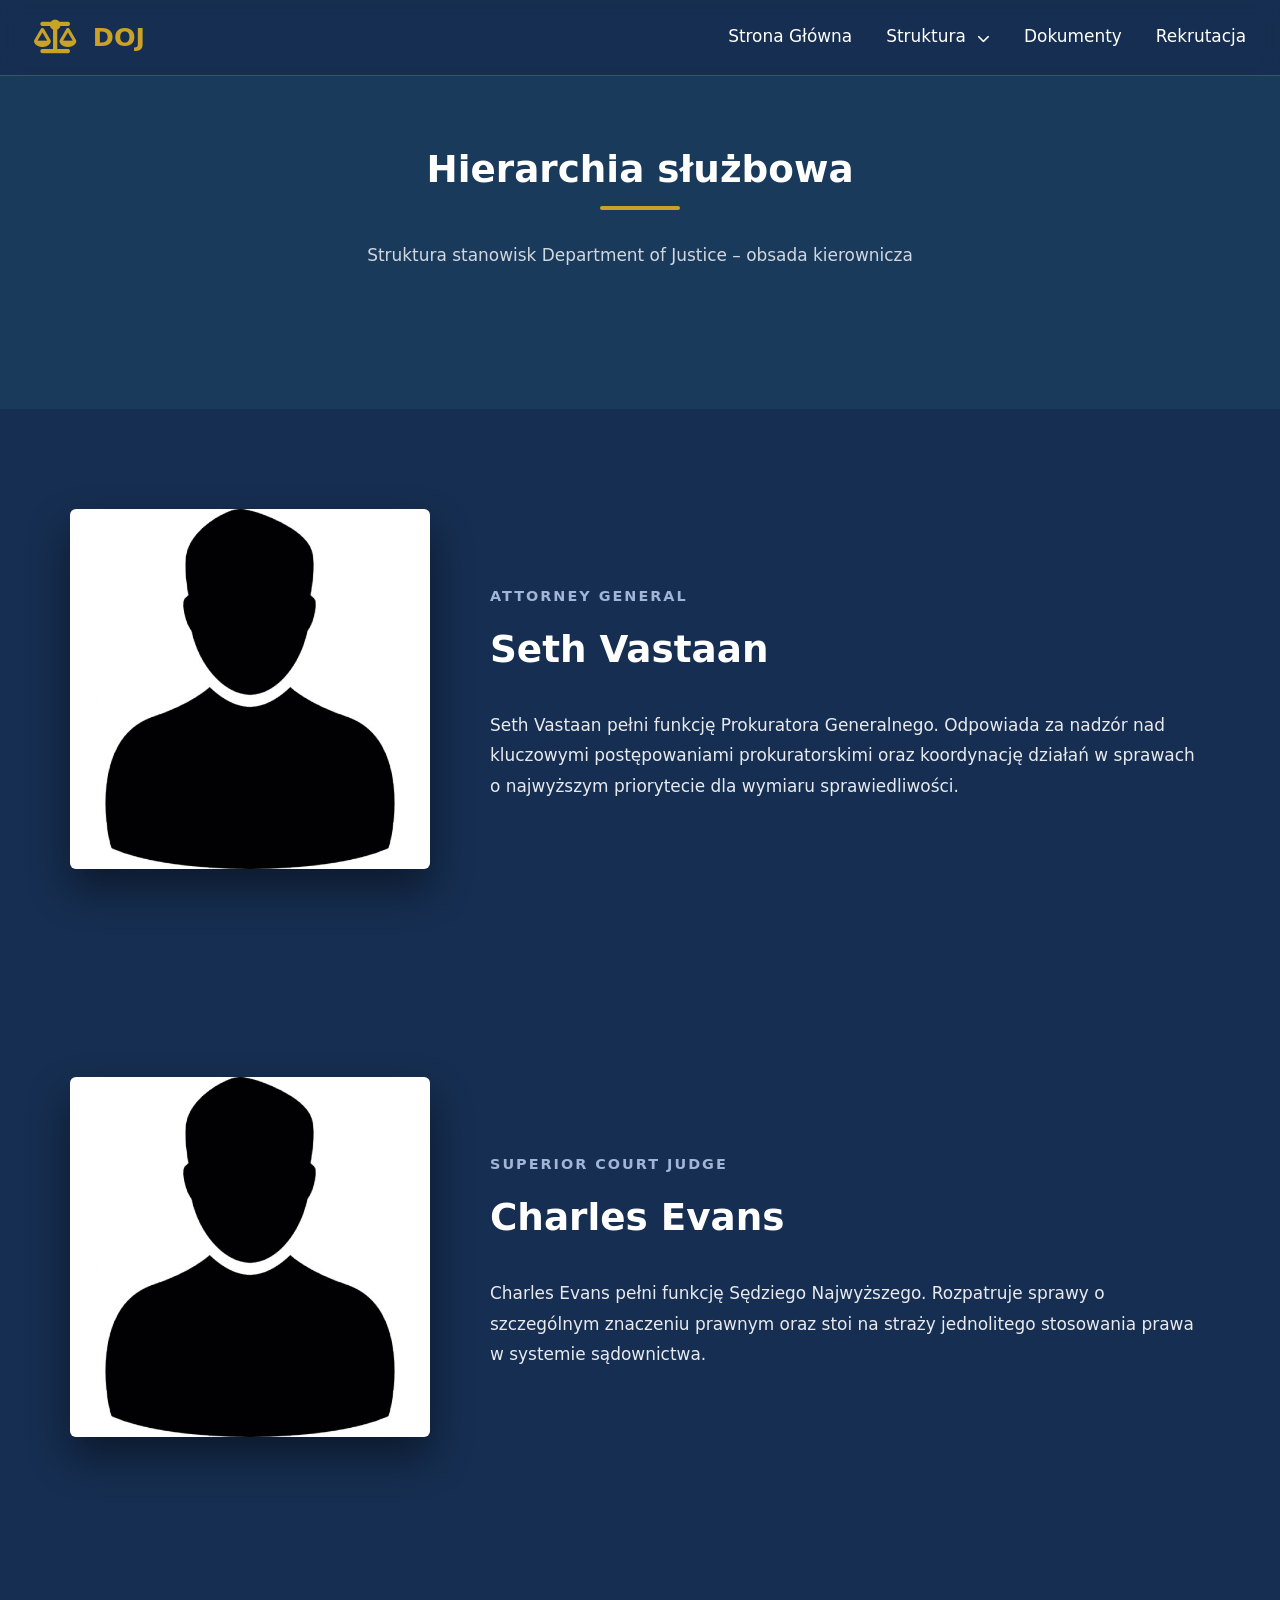
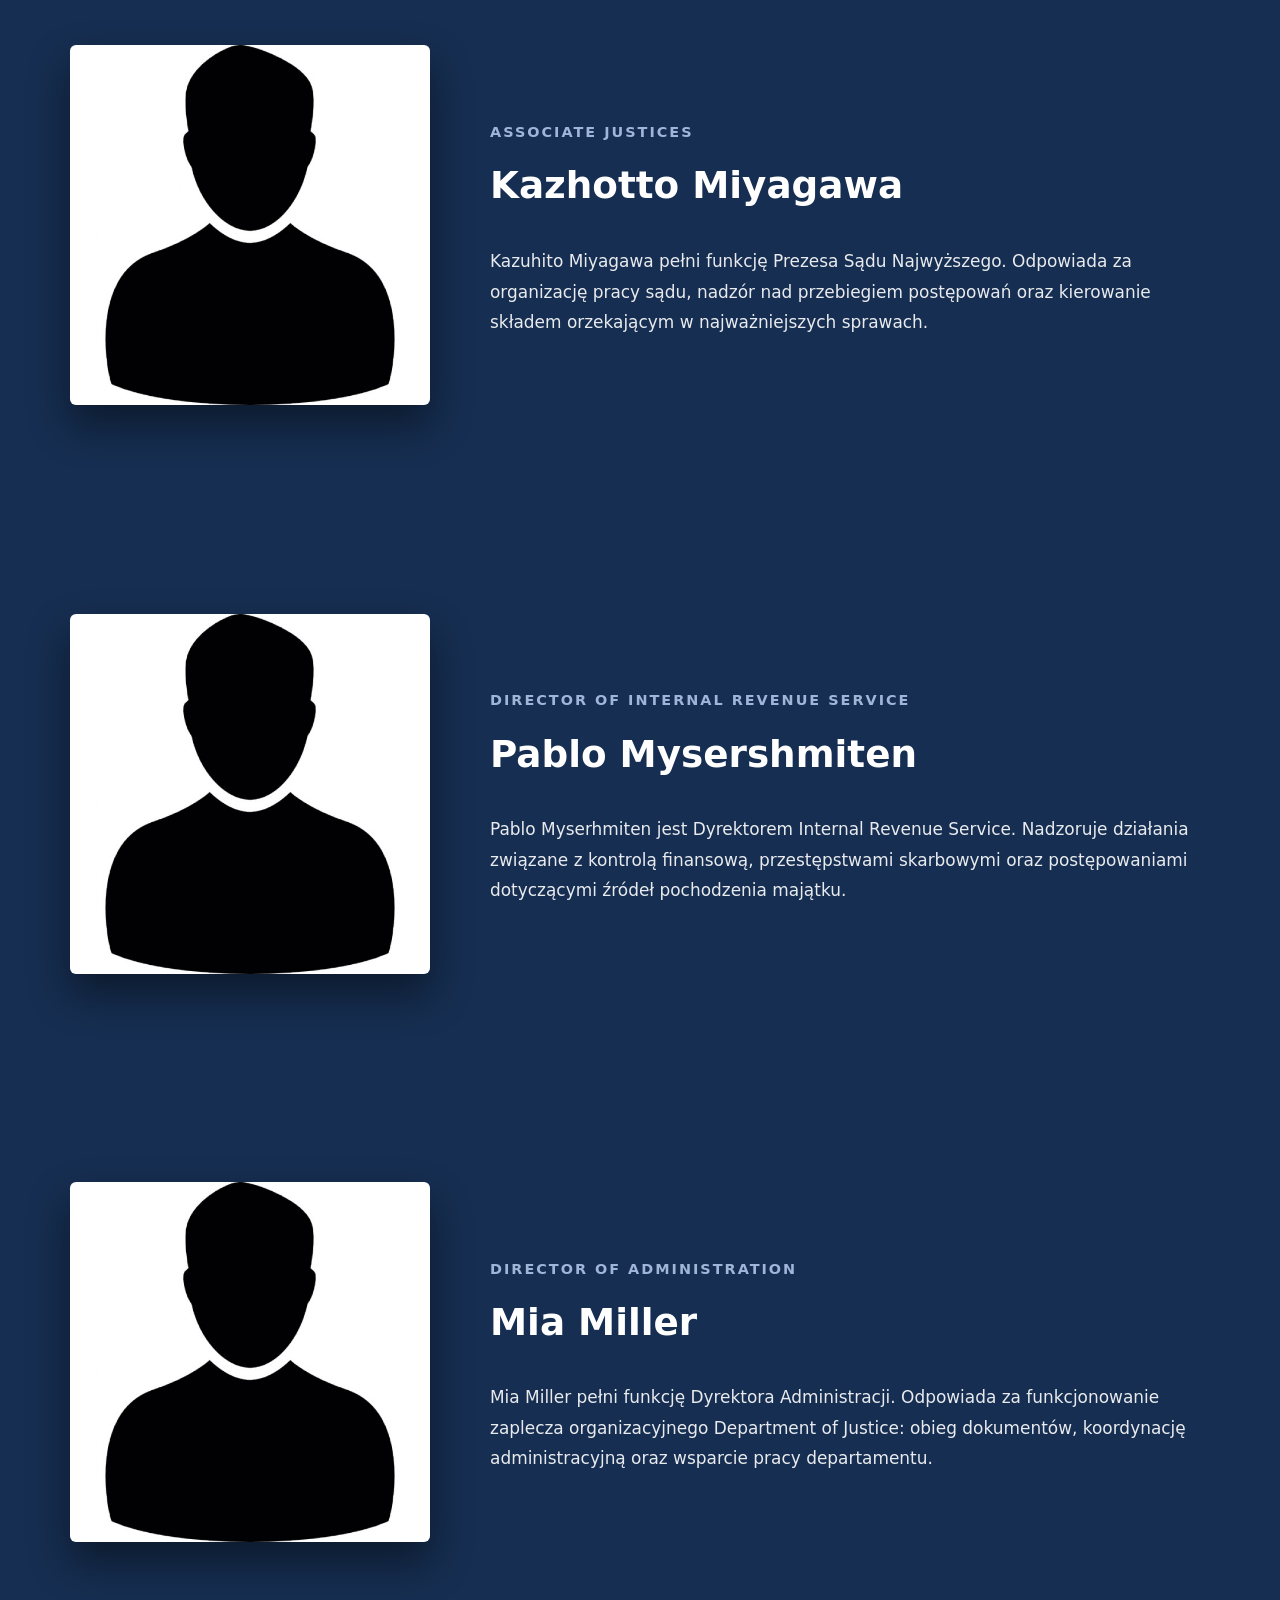
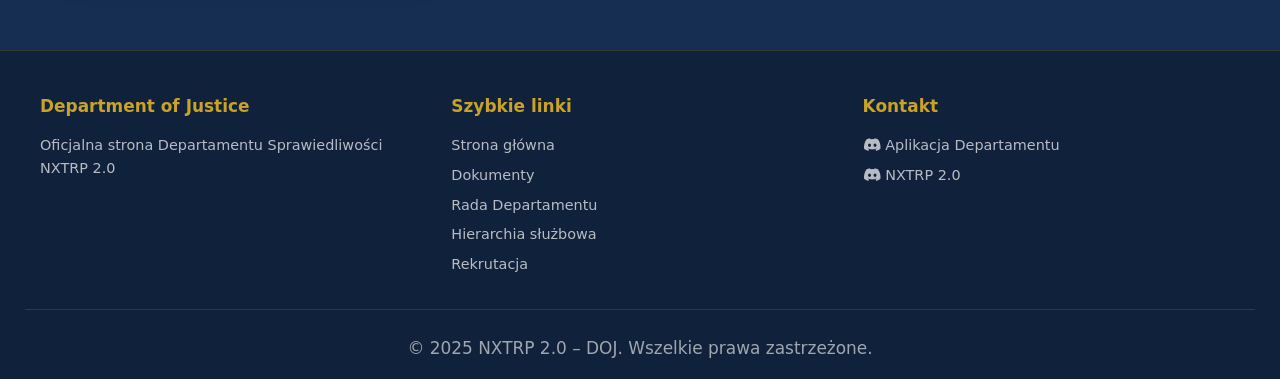
==== index.html @ d40e286e "Update and rename rada.html to index.html" ====
<!DOCTYPE html>
<html lang="pl">
<head>
    <meta charset="UTF-8">
    <meta name="viewport" content="width=device-width, initial-scale=1.0">

    <title>Hierarchia służbowa | Department of Justice</title>

    <link href="https://cdnjs.cloudflare.com/ajax/libs/font-awesome/6.4.0/css/all.min.css" rel="stylesheet">

    <!-- GLOBAL -->
    <link rel="stylesheet" href="base.css">
    <link rel="stylesheet" href="layout.css">
    <link rel="stylesheet" href="components.css">
    <link rel="stylesheet" href="footer.css">
    <link rel="stylesheet" href="mobile.css">

    <!-- LOCAL -->
    <link rel="stylesheet" href="hierarchy.css">

    <link rel="icon" type="image/png" href="dojlogog.png">
</head>

<body>

<nav id="navbar" role="navigation" aria-label="Główna nawigacja">
    <div class="nav-container">
        <a href="index.html" class="logo">
            <i class="fas fa-balance-scale"></i> DOJ
        </a>

        <ul class="nav-links">
            <li><a href="index.html">Strona Główna</a></li>

            <li class="has-submenu">
                <a href="#">
                    Struktura <i class="fas fa-chevron-down"></i>
                </a>
                <ul class="submenu">
                    <li><a href="rada.html">Rada Departamentu</a></li>
                    <li><a href="hierarchy.html">Hierarchia służbowa</a></li>
                </ul>
            </li>

            <li><a href="documents.html">Dokumenty</a></li>
            <li><a href="recruitment.html">Rekrutacja</a></li>
        </ul>
    </div>
    
    <!-- DODAJ TEN PRZYCISK -->
    <button id="hamburger" aria-label="Menu" aria-expanded="false">
        <span></span>
        <span></span>
        <span></span>
    </button>
</nav>
<div class="mobile-menu" id="mobileMenu" aria-hidden="true">
    <a href="index.html">Strona Główna</a>
    <a href="rada.html">Rada Departamentu</a>
    <a href="hierarchy.html">Hierarchia służbowa</a>
    <a href="documents.html">Dokumenty</a>
    <a href="recruitment.html">Rekrutacja</a>
</div>
<main id="maincontent">

    <!-- PROFIL DOJ -->
       <section class="page-section">
        <div class="section-header fade-in">
            <h2>Hierarchia służbowa</h2>
            <p>Struktura stanowisk Department of Justice – obsada kierownicza</p>
        </div>
    </section>

    <!-- =========================
         PROSECUTION (lewa kolumna)
         ========================= -->

    <section class="doj-profile">
        <div class="doj-profile-inner">

            <div class="doj-profile-left">
                <img src="gallanonim.png" alt="Seth Vastaan – Attorney General">
            </div>

            <div class="doj-profile-right">
                <h4 class="doj-rank">Attorney GENERAL</h4>
                <h2 class="doj-name">Seth Vastaan</h2>

                <p>
                    Seth Vastaan pełni funkcję Prokuratora Generalnego. Odpowiada za nadzór nad kluczowymi
                    postępowaniami prokuratorskimi oraz koordynację działań w sprawach o najwyższym priorytecie
                    dla wymiaru sprawiedliwości.
                </p>
            </div>

        </div>
    </section>

  
    <!-- =========================
         COURTS (środek schematu)
         ========================= -->

    <section class="doj-profile">
        <div class="doj-profile-inner">

            <div class="doj-profile-left">
                <img src="gallanonim.png" alt="Charles Evans – Supreme Court Justice">
            </div>

            <div class="doj-profile-right">
                <h4 class="doj-rank">Superior COURT Judge</h4>
                <h2 class="doj-name">Charles Evans</h2>

                <p>
                    Charles Evans pełni funkcję Sędziego Najwyższego. Rozpatruje sprawy o szczególnym znaczeniu prawnym
                    oraz stoi na straży jednolitego stosowania prawa w systemie sądownictwa.
                </p>
            </div>

        </div>
    </section>

    <section class="doj-profile">
        <div class="doj-profile-inner">

            <div class="doj-profile-left">
                <img src="gallanonim.png" alt="Kazhotto Miyagawa – President of the Supreme Court">
            </div>

            <div class="doj-profile-right">
                <h4 class="doj-rank">Associate Justices</h4>
                <h2 class="doj-name">Kazhotto Miyagawa</h2>

                <p>
                    Kazuhito Miyagawa pełni funkcję Prezesa Sądu Najwyższego. Odpowiada za organizację pracy sądu,
                    nadzór nad przebiegiem postępowań oraz kierowanie składem orzekającym w najważniejszych sprawach.
                </p>
            </div>

        </div>
    </section>

    <!-- =========================
         IRS (prawa kolumna)
         ========================= -->

    <section class="doj-profile">
        <div class="doj-profile-inner">

            <div class="doj-profile-left">
                <img src="gallanonim.png" alt="Pablo Mysershmiten – Director of Internal Revenue Service">
            </div>

            <div class="doj-profile-right">
                <h4 class="doj-rank">DIRECTOR OF INTERNAL REVENUE SERVICE</h4>
                <h2 class="doj-name">Pablo Mysershmiten</h2>

                <p>
                    Pablo Myserhmiten jest Dyrektorem Internal Revenue Service. Nadzoruje działania związane z kontrolą
                    finansową, przestępstwami skarbowymi oraz postępowaniami dotyczącymi źródeł pochodzenia majątku.
                </p>
            </div>

        </div>
    </section>

    <!-- =========================
         ADMIN (skrajna prawa)
         ========================= -->

    <section class="doj-profile">
        <div class="doj-profile-inner">

            <div class="doj-profile-left">
                <img src="gallanonim.png" alt="Mia Miller – Director of Administration">
            </div>

            <div class="doj-profile-right">
                <h4 class="doj-rank">DIRECTOR OF ADMINISTRATION</h4>
                <h2 class="doj-name">Mia Miller</h2>

                <p>
                    Mia Miller pełni funkcję Dyrektora Administracji. Odpowiada za funkcjonowanie zaplecza organizacyjnego
                    Department of Justice: obieg dokumentów, koordynację administracyjną oraz wsparcie pracy departamentu.
                </p>
            </div>

        </div>
    </section>

</main>

<footer>
    <div class="footer-content">
        <div class="footer-section">
            <h4>Department of Justice</h4>
            <p>
                Oficjalna strona Departamentu Sprawiedliwości<br>
                NXTRP 2.0
            </p>
        </div>

       <div class="footer-section">
    <h4>Szybkie linki</h4>
    <a href="index.html">Strona główna</a>
    <a href="documents.html">Dokumenty</a>
    <a href="rada.html">Rada Departamentu</a>
    <a href="hierarchy.html">Hierarchia służbowa</a>
    <a href="recruitment.html">Rekrutacja</a>
</div>


        <div class="footer-section">
            <h4>Kontakt</h4>
            <a href="https://discord.gg/rDNfymcqYW" target="_blank" rel="noopener noreferrer"><i class="fab fa-discord"></i> Aplikacja Departamentu </a>
                <a href="https://discord.gg/h5h69dvCpX" target="_blank" rel="noopener noreferrer"><i class="fab fa-discord"></i>  NXTRP 2.0 </a>
        </div>
    </div>

    <div class="footer-bottom">
        <p>&copy; 2025 NXTRP 2.0 – DOJ. Wszelkie prawa zastrzeżone.</p>
    </div>
</footer>

<script>
    (function() {
        const navLinks = document.querySelectorAll('.nav-links a');
        const current = location.pathname.split('/').pop() || 'index.html';
        navLinks.forEach(a => {
            const href = a.getAttribute('href');
            if (href === current) {
                a.classList.add('active');
                a.setAttribute('aria-current', 'page');
            }
        });

        document.querySelectorAll('.btn-doc').forEach(btn => {
            if (!btn.hasAttribute('aria-label')) {
                btn.setAttribute('aria-label', btn.textContent.trim());
            }
        });

        const hamburger = document.getElementById('hamburger');
        const mobileMenu = document.getElementById('mobileMenu');
        
        if (hamburger && mobileMenu) {
            hamburger.setAttribute('aria-expanded', 'false');
            
            hamburger.addEventListener('click', () => {
                const open = mobileMenu.classList.toggle('open');
                hamburger.classList.toggle('open', open);
                hamburger.setAttribute('aria-expanded', String(open));
                mobileMenu.setAttribute('aria-hidden', String(!open));
            });
            
            mobileMenu.querySelectorAll('a').forEach(a => {
                a.addEventListener('click', () => {
                    mobileMenu.classList.remove('open');
                    hamburger.classList.remove('open');
                    hamburger.setAttribute('aria-expanded', 'false');
                    mobileMenu.setAttribute('aria-hidden', 'true');
                });
            });
            
            document.addEventListener('keydown', (ev) => {
                if (ev.key === 'Escape' && mobileMenu.classList.contains('open')) {
                    mobileMenu.classList.remove('open');
                    hamburger.classList.remove('open');
                    hamburger.setAttribute('aria-expanded', 'false');
                    mobileMenu.setAttribute('aria-hidden', 'true');
                }
            });
        }
    })();
</script>

<script src="core.js"></script>
</body>
</html>
---- base.css ----
/* =====================
   BASE.CSS - DOJ GRANATOWA PALETA
   Kolor przewodni: #162e51
   ===================== */

:root {
    /* Kolory główne - granatowa paleta */
    --primary: #1a3a5c;           /* Ciemny granat - główne tło */
    --dark: #162e51;              /* GŁÓWNY kolor - ciemniejszy granat */
    --dark-brown: #0f1f38;        /* Bardzo ciemny granat - kafelki */
    --accent: #C9A227;            /* Złoto - akcenty */
    --accent-hover: #d4af37;      /* Jaśniejsze złoto */
    --burgundy: #a0522d;          /* Sienna - ważne elementy */
    --light: #ffffff;             /* Biały tekst */
    --text-dark: #162e51;         /* Ciemny tekst na jasnych elementach */
    --text-muted: rgba(22, 46, 81, .8); /* Przygaszony tekst */
    
    /* Gradiety */
    --gradient-card: linear-gradient(145deg, rgba(22, 46, 81, 0.95), rgba(15, 31, 56, 0.98));
    --gradient-bg: linear-gradient(180deg, #2a4a6f 0%, #1a3a5c 100%);
    
    /* Inne */
    --text-scale: 1;
}

* {
    margin: 0;
    padding: 0;
    box-sizing: border-box;
}

html {
    scroll-behavior: smooth;
}

body {
    font-family: 'Inter', 'Roboto', 'Segoe UI', system-ui, sans-serif;
    background: var(--primary);
    color: var(--text-dark);
    overflow-x: hidden;
    -webkit-font-smoothing: antialiased;
    -moz-osx-font-smoothing: grayscale;
}

/* Scrollbar - złoty */
::-webkit-scrollbar {
    width: 10px;
}

::-webkit-scrollbar-track {
    background: var(--dark);
}

::-webkit-scrollbar-thumb {
    background: var(--dark-brown);
    border-radius: 5px;
}

::-webkit-scrollbar-thumb:hover {
    background: var(--accent);
}

/* Loader */
.loader {
    position: fixed;
    top: 0;
    left: 0;
    width: 100%;
    height: 100%;
    background: var(--primary);
    z-index: 9999;
    display: flex;
    align-items: center;
    justify-content: center;
    transition: opacity .5s, visibility .5s;
}

.loader.hidden {
    opacity: 0;
    visibility: hidden;
    pointer-events: none;
}

.loader-icon {
    width: 80px;
    height: 80px;
    border: 4px solid var(--accent);
    border-top-color: transparent;
    border-radius: 50%;
    animation: spin 1s linear infinite;
}

@keyframes spin {
    to { transform: rotate(360deg); }
}

/* Fade-in */
.fade-in {
    opacity: 0;
    transform: translateY(30px);
    transition: all .6s ease-out;
}

.fade-in.visible {
    opacity: 1;
    transform: translateY(0);
}
---- layout.css ----
/* ========== NAVBAR - GRANATOWA PALETA ========== */

nav {
    position: fixed;
    top: 0;
    width: 100%;
    z-index: 1000;
    background: rgba(22, 46, 81, .95);
    backdrop-filter: blur(10px);
    border-bottom: 1px solid rgba(201, 162, 39, .3);
    transition: all .3s;
}

nav.scrolled {
    background: rgba(22, 46, 81, .98);
    box-shadow: 0 4px 30px rgba(0, 0, 0, .5);
}

.nav-container {
    max-width: 1400px;
    margin: 0 auto;
    display: flex;
    justify-content: space-between;
    align-items: center;
    padding: 1rem 2rem;
}

.logo {
    display: flex;
    align-items: center;
    gap: 1rem;
    font-size: 1.5rem;
    font-weight: 700;
    color: var(--accent);
    text-decoration: none;
}

.logo i {
    font-size: 2rem;
}

.nav-links {
    display: flex;
    gap: 2rem;
    list-style: none;
}

.nav-links a {
    color: var(--light);
    text-decoration: none;
    font-weight: 500;
    position: relative;
    padding: .5rem 0;
    transition: color .3s;
}

.nav-links a::after {
    content: '';
    position: absolute;
    bottom: 0;
    left: 0;
    width: 0;
    height: 2px;
    background: var(--accent);
    transition: width .3s;
}

.nav-links a:hover {
    color: var(--accent);
}

.nav-links a:hover::after {
    width: 100%;
}

/* Hamburger */
.hamburger {
    display: none;
    flex-direction: column;
    gap: 5px;
    cursor: pointer;
    padding: 10px;
    background: none;
    border: none;
}

.hamburger span {
    width: 25px;
    height: 3px;
    background: var(--accent);
    transition: all .3s;
    display: block;
}

.hamburger.active span:nth-child(1) {
    transform: rotate(45deg) translate(6px, 6px);
}

.hamburger.active span:nth-child(2) {
    opacity: 0;
}

.hamburger.active span:nth-child(3) {
    transform: rotate(-45deg) translate(6px, -6px);
}

/* Mobile menu */
.mobile-menu {
    position: fixed;
    top: 0;
    right: -100%;
    width: 80%;
    max-width: 350px;
    height: 100vh;
    background: #162e51;
    border-left: 1px solid var(--accent);
    z-index: 1001;
    padding: 5rem 2rem;
    transition: right .3s;
}

.mobile-menu.active {
    right: 0;
}

.mobile-menu a {
    display: block;
    padding: .8rem 0;
    color: var(--light);
    text-decoration: none;
    font-size: 1.1rem;
    border-bottom: 1px solid rgba(255, 255, 255, .1);
}

.mobile-menu a:hover {
    color: var(--accent);
}

/* Overlay */
.overlay {
    position: fixed;
    inset: 0;
    background: rgba(0, 0, 0, .8);
    z-index: 1000;
    opacity: 0;
    visibility: hidden;
    transition: all .3s;
}

.overlay.active {
    opacity: 1;
    visibility: visible;
}

/* SECTIONS */
section {
    padding: 5rem 1.5rem;
}

.section-header {
    text-align: center;
    margin-bottom: 3rem;
}

.section-header h2 {
    font-size: 2.2rem;
    margin-bottom: 1rem;
    position: relative;
    display: inline-block;
    color: var(--light);
}

.section-header h2::after {
    content: '';
    position: absolute;
    bottom: -10px;
    left: 50%;
    transform: translateX(-50%);
    width: 80px;
    height: 4px;
    background: var(--accent);
    border-radius: 2px;
}

.section-header p {
    color: rgba(255, 255, 255, .8);
    max-width: 600px;
    margin: 1.5rem auto 0;
}
---- components.css ----
/* ========== DOJ – PALETA ========== */

:root {
    --primary: #1a3a5c;
    --dark: #162e51;
    --light: #ffffff;
    --text-dark: #ffffff;
    --accent: #C9A227;
    --transition-fast: 160ms;
    --transition-medium: 300ms;
    --text-scale: 1.06;
}

html {
    font-size: calc(16px * var(--text-scale));
}

body {
    margin: 0;
    font-family: 'Inter', 'Segoe UI', system-ui, sans-serif;
    color: var(--light);
    line-height: 1.6;
}

/* ========== BUTTONS – STYL BAZOWY (BEZ ZMIAN) ========== */

.btn {
    padding: .9rem 1.8rem;
    border-radius: 8px;
    font-weight: 500;
    text-decoration: none;
    cursor: pointer;
    border: none;
    font-size: .95rem;
    display: inline-flex;
    align-items: center;
    gap: .5rem;
    transition: all .3s;
}

.btn-primary {
    background: var(--accent);
    color: var(--light);
}

.btn-outline {
    background: transparent;
    color: var(--text-dark);
    border: 2px solid var(--text-dark);
}

.btn-small {
    padding: .6rem 1.2rem;
    font-size: .85rem;
}

/* przycisk dokumentów – styl bazowy */
.btn-doc {
    background: rgba(255,255,255,.12);
    color: var(--light);
    border: 1.5px solid rgba(255,255,255,.35);
    backdrop-filter: blur(10px);
}

/* ========== HERO – LAYOUT (BEZ ZMIAN STYLU) ========== */

.hero-buttons {
    display: flex;
    justify-content: center;
    align-items: center;
    gap: 1.5rem;
}

.hero-buttons .btn-hero {
    flex: 0 0 auto;
    width: auto;
    margin: 0;
}

/* mobile hero */
@media (max-width: 600px) {
    .hero-buttons {
        flex-direction: column;
    }

    .hero-buttons .btn-hero {
        width: 100%;
        justify-content: center;
    }
}

/* ========== GRID DOKUMENTÓW ========== */

.docs-grid {
    display: grid;
    grid-template-columns: repeat(auto-fit, minmax(300px, 1fr));
    gap: 1.5rem;
    align-items: stretch;
}

/* ========== KARTA DOKUMENTU ========== */

.doc-card {
    background: linear-gradient(145deg, rgba(22,46,81,.95), rgba(15,31,56,.98));
    border: 1px solid rgba(201,162,39,.45);
    border-radius: 16px;
    padding: 1.5rem;
    display: flex;
    flex-direction: column;
    height: 100%;
}

.doc-card p {
    color: rgba(255,255,255,.85);
    margin-bottom: 1.2rem;
}

/* stopka zawsze na dole */
.doc-footer {
    margin-top: auto;
    display: flex;
    justify-content: space-between;
    align-items: center;
    gap: 1rem;
}

/* ========== HOVER – TYLKO DOKUMENTY, BEZ WPŁYWU NA KARTY ========== */

.doc-card .btn-doc {
    transition:
        background-color 0.25s ease,
        border-color 0.25s ease,
        box-shadow 0.25s ease,
        transform 0.2s ease;
}

.doc-card .btn-doc:hover {
    background-color: rgba(201, 162, 39, 0.18);
    border-color: var(--accent);
    transform: translateY(-2px);
    box-shadow: 0 6px 16px rgba(201, 162, 39, 0.35);
}

/* zabezpieczenie – dokumenty nie wpływają na hero */
.doc-card .btn {
    flex: 0 0 auto;
    width: auto;
}

/* ========== TYPOGRAFIA ========== */

h1 { font-size: 2.25rem; }
h2 { font-size: 1.75rem; }
h3 { font-size: 1.25rem; }
h4 { font-size: 1rem; }

p, a, li, .btn {
    font-size: 1rem;
}


/* =====================================================
   DOKUMENTY – NOWY WYGLĄD KART (JAK NA 2. ZDJĘCIU)
   ===================================================== */

.documents {
    background: #1f3f63;
    padding: 4rem 1rem;
}

/* GRID */
.documents .docs-grid {
    display: grid;
    grid-template-columns: repeat(auto-fit, minmax(280px, 1fr));
    gap: 2rem;
}

/* KARTA */
.documents .doc-card {
    background: linear-gradient(
        180deg,
        rgba(18, 38, 63, 0.95),
        rgba(13, 29, 50, 0.98)
    );
    border-radius: 18px;
    padding: 2rem 1.8rem;
    border: 1px solid rgba(201, 162, 39, 0.35);
    box-shadow: 0 20px 50px rgba(0,0,0,.35);

    display: flex;
    flex-direction: column;
    height: 100%;

    transition: transform .35s ease, box-shadow .35s ease, border-color .35s ease;
}

/* hover KARTY (nie przycisku!) */
.documents .doc-card:hover {
    transform: translateY(-6px);
    border-color: var(--accent);
    box-shadow: 0 25px 60px rgba(0,0,0,.45);
}

/* HEADER */
.documents .doc-header {
    display: flex;
    align-items: flex-start;
    gap: 1rem;
    margin-bottom: 1.2rem;
}

/* IKONA */
.documents .doc-icon i {
    color: var(--accent);
    font-size: 1.8rem;
}

/* TYTUŁ */
.documents .doc-info h3 {
    font-size: 1.2rem;
    line-height: 1.35;
    margin: 0 0 .3rem;
    color: #ffffff;
}

/* WERSJA */
.documents .doc-info span {
    font-size: .85rem;
    opacity: .75;
}

/* OPIS – KRÓTSZY (… jak na screenie) */
.documents .doc-card p {
    font-size: .95rem;
    color: rgba(255,255,255,.85);
    line-height: 1.55;
    margin: .6rem 0 1.4rem;

    display: -webkit-box;
    -webkit-box-orient: vertical;
    overflow: hidden;
}

/* STOPKA */
.documents .doc-footer {
    margin-top: auto;
    display: flex;
    justify-content: space-between;
    align-items: center;
}

/* DATA */
.documents .doc-meta {
    font-size: .85rem;
    opacity: .8;
}

/* PRZYCISK – TEN SAM CO WCZEŚNIEJ */
.documents .btn-doc {
    background: rgba(255,255,255,.12);
    border: 1.5px solid rgba(255,255,255,.35);
    color: #fff;
}

/* SUBMENU DOJ */

.nav-links li {
    position: relative;
}

.submenu {
    position: absolute;
    top: 100%;
    left: 0;
    min-width: 220px;
    background: #162e51;
    border-radius: 8px;
    padding: 10px 0;
    display: none;
    box-shadow: 0 10px 25px rgba(0,0,0,.25);
    z-index: 1000;
}

.has-submenu:hover .submenu {
    display: block;
}

.submenu li a {
    display: block;
    padding: 10px 20px;
    white-space: nowrap;
}

.submenu li a:hover {
    background: rgba(255,255,255,.08);
}

/* ikonka strzałki */
.has-submenu > a i {
    font-size: 0.75em;
    margin-left: 6px;
}
.nav-links,
.nav-links ul {
    list-style: none;
    margin: 0;
    padding: 0;
}

.page-section {
    max-width: 1200px;
    margin: 140px auto;
    padding: 0 20px;
    color: white;
}

.image-wrapper {
    display: flex;
    justify-content: center;
}

.image-wrapper img {
    max-width: 120%;
    border-radius: 14px;
}

/* ================================
   DOJ – HIERARCHY PROFILE
   ================================ */

.doj-profile {
    background-color: #162e51;
    padding: 100px 0;
    color: #ffffff;
}

.doj-profile-inner {
    max-width: 1200px;
    margin: 0 auto;
    padding: 0 30px;

    display: flex;
    gap: 60px;
    align-items: center;
}

/* LEWA STRONA – ZDJĘCIE */
.doj-profile-left img {
    width: 360px;
    height: auto;
    border-radius: 6px;
    box-shadow: 0 20px 40px rgba(0, 0, 0, 0.45);
}

/* PRAWA STRONA – TEKST */
.doj-profile-right {
    flex: 1;
}

.doj-rank {
    margin: 0 0 12px;
    font-size: 0.85rem;
    letter-spacing: 2px;
    text-transform: uppercase;
    color: #9fb6d9;
    font-weight: 600;
}

.doj-name {
    margin: 0 0 30px;
    font-size: 2.2rem;
    font-weight: 700;
    color: #ffffff;
}

.doj-profile-right p {
    font-size: 1rem;
    line-height: 1.8;
    color: rgba(255, 255, 255, 0.9);
    max-width: 720px;
}

/* RESPONSYWNOŚĆ */
@media (max-width: 900px) {
    .doj-profile-inner {
        flex-direction: column;
        text-align: center;
    }

    .doj-profile-left img {
        width: 260px;
    }
}
---- footer.css ----
/* ========== FOOTER - GRANATOWA PALETA ========== */

footer {
    background: rgba(15, 31, 56, .9);
    border-top: 1px solid rgba(201, 162, 39, .2);
    padding: 2.5rem 1.5rem 1rem;
}

.footer-content {
    max-width: 1200px;
    margin: 0 auto;
    display: grid;
    grid-template-columns: repeat(auto-fit, minmax(180px, 1fr));
    gap: 2rem;
    margin-bottom: 1.5rem;
}

.footer-section h4 {
    color: var(--accent);
    margin-bottom: .8rem;
    font-size: 1rem;
}

.footer-section p,
.footer-section a {
    color: rgba(255, 255, 255, .7);
    text-decoration: none;
    display: block;
    margin-bottom: .4rem;
    font-size: .85rem;
    transition: color .3s;
}

.footer-section a:hover {
    color: var(--accent);
}

.footer-bottom {
    text-align: center;
    padding-top: 1.5rem;
    border-top: 1px solid rgba(255, 255, 255, .1);
    color: rgba(255, 255, 255, .6);
    font-size: .8rem;
}
---- mobile.css ----
/* ========== MOBILE / RESPONSIVE ========== */

@media(max-width: 768px) {

    .nav-links {
        display: none;
    }

    .hamburger {
        display: flex;
    }

    .form-row {
        grid-template-columns: 1fr;
    }

    .recruitment-header {
        justify-content: center;
        text-align: center;
    }

    .docs-grid {
        grid-template-columns: 1fr;
    }

    .gallery-grid {
        grid-template-columns: 1fr;
    }

    .schedule-grid,
    .archive-grid {
        grid-template-columns: 1fr;
    }
}


/* =====================================================
   DOKUMENTY – WYGLĄD JAK NA 2. ZDJĘCIU (FORCE OVERRIDE)
   Wklej na sam koniec OSTATNIEGO CSS (np. mobile.css)
   ===================================================== */

.documents {
    background: #1f3f63 !important;
    padding: 4rem 1rem !important;
}

.documents .docs-grid {
    display: grid !important;
    grid-template-columns: repeat(auto-fit, minmax(280px, 1fr)) !important;
    gap: 2rem !important;
    align-items: stretch !important;
}

.documents .doc-card {
    background: linear-gradient(
        180deg,
        rgba(18, 38, 63, 0.95),
        rgba(13, 29, 50, 0.98)
    ) !important;

    border-radius: 18px !important;
    padding: 2rem 1.8rem !important;
    border: 1px solid rgba(201, 162, 39, 0.35) !important;
    box-shadow: 0 20px 50px rgba(0,0,0,.35) !important;

    display: flex !important;
    flex-direction: column !important;
    height: 100% !important;

    transition: transform .35s ease, box-shadow .35s ease, border-color .35s ease !important;
}

.documents .doc-card:hover {
    transform: translateY(-6px) !important;
    border-color: var(--accent) !important;
    box-shadow: 0 25px 60px rgba(0,0,0,.45) !important;
}

.documents .doc-header {
    display: flex !important;
    align-items: flex-start !important;
    gap: 1rem !important;
    margin-bottom: 1.2rem !important;
}

.documents .doc-icon i {
    color: var(--accent) !important;
    font-size: 1.8rem !important;
}

.documents .doc-info h3 {
    font-size: 1.2rem !important;
    line-height: 1.35 !important;
    margin: 0 0 .3rem !important;
    color: #fff !important;
}

.documents .doc-info span {
    font-size: .85rem !important;
    opacity: .75 !important;
}

.documents .doc-card p {
    font-size: .95rem !important;
    color: rgba(255,255,255,.85) !important;
    line-height: 1.55 !important;
    margin: .6rem 0 1.4rem !important;

    display: -webkit-box !important;
    -webkit-box-orient: vertical !important;
    overflow: hidden !important;
}

.documents .doc-footer {
    margin-top: auto !important;
    display: flex !important;
    justify-content: space-between !important;
    align-items: center !important;
    gap: 1rem !important;
}

.documents .doc-meta {
    font-size: .85rem !important;
    opacity: .8 !important;
}

.documents .btn-doc {
    background: rgba(255,255,255,.12) !important;
    border: 1.5px solid rgba(255,255,255,.35) !important;
    color: #fff !important;
}

/* ===== HAMBURGER BUTTON ===== */
#hamburger {
    display: none;
    flex-direction: column;
    justify-content: space-around;
    width: 32px;
    height: 28px;
    background: transparent;
    border: none;
    cursor: pointer;
    padding: 0;
    z-index: 1001;
    position: relative;
    margin-left: auto;
}

#hamburger span {
    width: 100%;
    height: 3px;
    background: var(--gold, #d4af37);
    border-radius: 2px;
    transition: all 0.3s cubic-bezier(0.68, -0.55, 0.265, 1.55);
    display: block;
}

/* Animacja krzyżyka */
#hamburger.open span:nth-child(1) {
    transform: rotate(45deg) translate(9px, 9px);
}

#hamburger.open span:nth-child(2) {
    opacity: 0;
    transform: translateX(-20px);
}

#hamburger.open span:nth-child(3) {
    transform: rotate(-45deg) translate(9px, -9px);
}

/* ===== MOBILE MENU ===== */
.mobile-menu {
    position: fixed;
    top: 80px;
    right: -100%;
    width: 300px;
    max-width: 85vw;
    height: calc(100vh - 80px);
    background: linear-gradient(180deg, rgba(15, 15, 15, 0.98) 0%, rgba(20, 20, 20, 0.95) 100%);
    backdrop-filter: blur(20px);
    -webkit-backdrop-filter: blur(20px);
    padding: 2rem 0;
    transition: right 0.4s cubic-bezier(0.68, -0.55, 0.265, 1.55);
    z-index: 999;
    overflow-y: auto;
    border-left: 2px solid rgba(212, 175, 55, 0.3);
    box-shadow: -5px 0 30px rgba(0, 0, 0, 0.5);
}

.mobile-menu.open {
    right: 0;
}

.mobile-menu a {
    display: block;
    padding: 1.2rem 2rem;
    color: rgba(255, 255, 255, 0.9);
    text-decoration: none;
    font-size: 1.1rem;
    font-weight: 500;
    border-bottom: 1px solid rgba(255, 255, 255, 0.05);
    transition: all 0.3s ease;
    position: relative;
}

.mobile-menu a::before {
    content: '';
    position: absolute;
    left: 0;
    top: 0;
    height: 100%;
    width: 4px;
    background: var(--gold, #d4af37);
    transform: scaleY(0);
    transition: transform 0.3s ease;
}

.mobile-menu a:hover,
.mobile-menu a:focus {
    background: rgba(212, 175, 55, 0.1);
    color: var(--gold, #d4af37);
    padding-left: 2.5rem;
}

.mobile-menu a:hover::before,
.mobile-menu a:focus::before {
    transform: scaleY(1);
}

.mobile-menu a:first-child {
    border-top: 1px solid rgba(255, 255, 255, 0.05);
}

/* ===== OVERLAY ===== */
.overlay {
    position: fixed;
    top: 0;
    left: 0;
    width: 100%;
    height: 100%;
    background: rgba(0, 0, 0, 0.75);
    opacity: 0;
    visibility: hidden;
    transition: all 0.3s ease;
    z-index: 998;
    backdrop-filter: blur(3px);
}

.overlay.active {
    opacity: 1;
    visibility: visible;
}

/* ===== RESPONSIVE ===== */
@media (max-width: 968px) {
    #hamburger {
        display: flex;
    }
    
    .nav-links {
        display: none !important;
    }
}

@media (max-width: 480px) {
    .mobile-menu {
        width: 100%;
        max-width: 100%;
        border-left: none;
    }
    
    .mobile-menu a {
        font-size: 1rem;
        padding: 1rem 1.5rem;
    }
}

/* Smooth scroll dla mobile */
.mobile-menu {
    scroll-behavior: smooth;
    -webkit-overflow-scrolling: touch;
}

/* Disable scroll na body gdy menu otwarte */
body.menu-open {
    overflow: hidden;
}
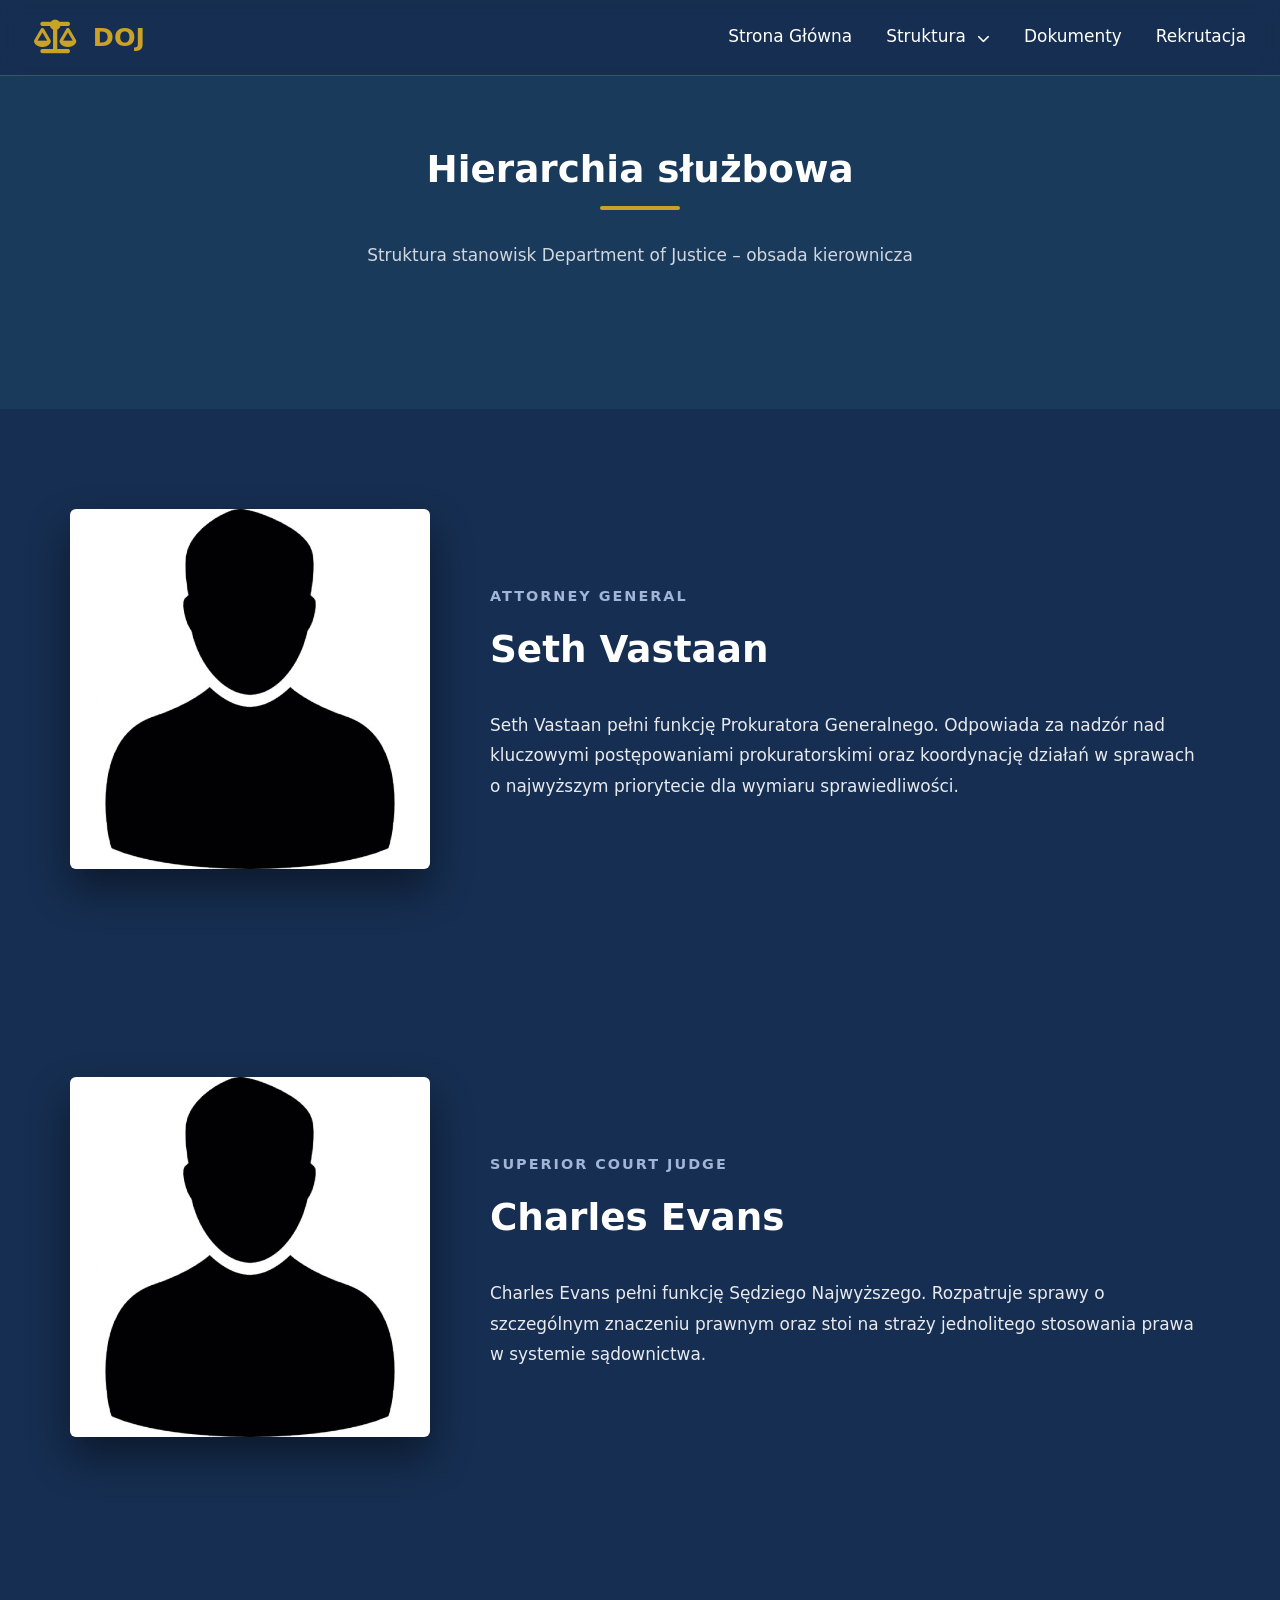
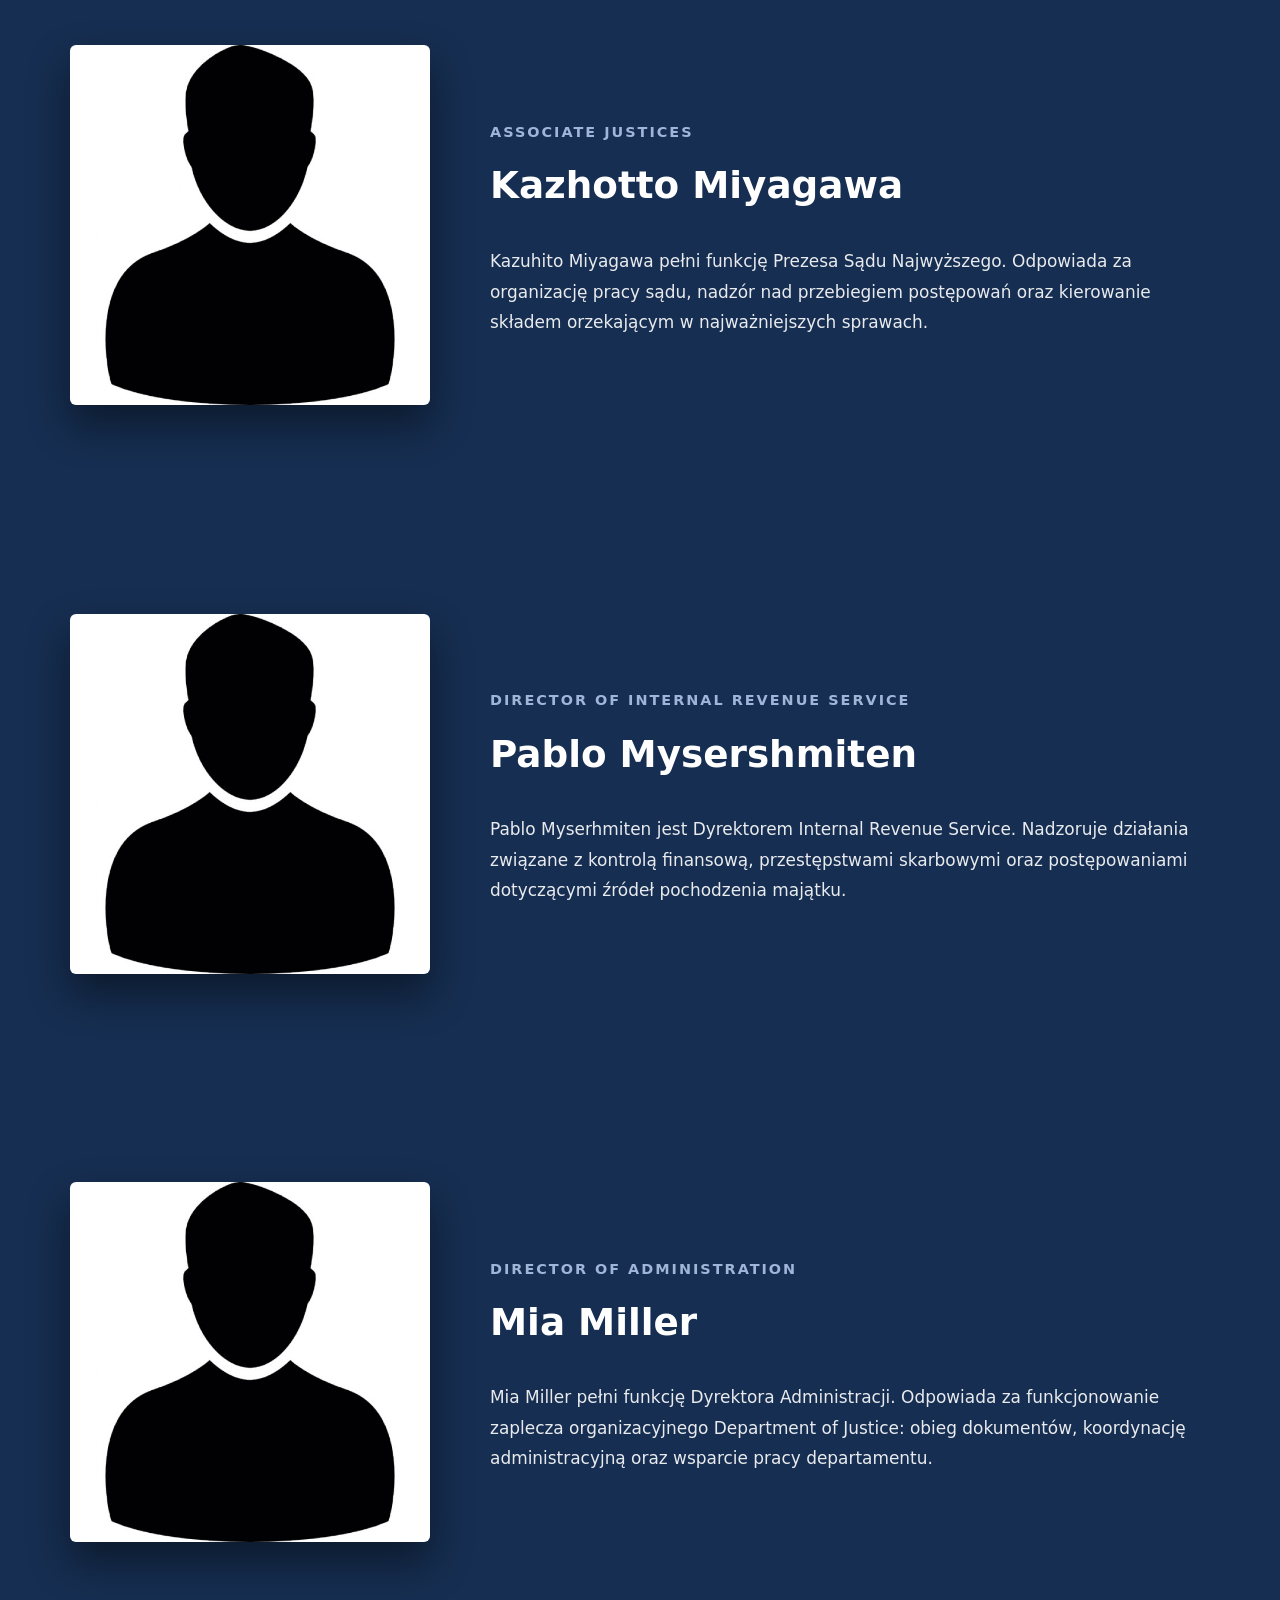
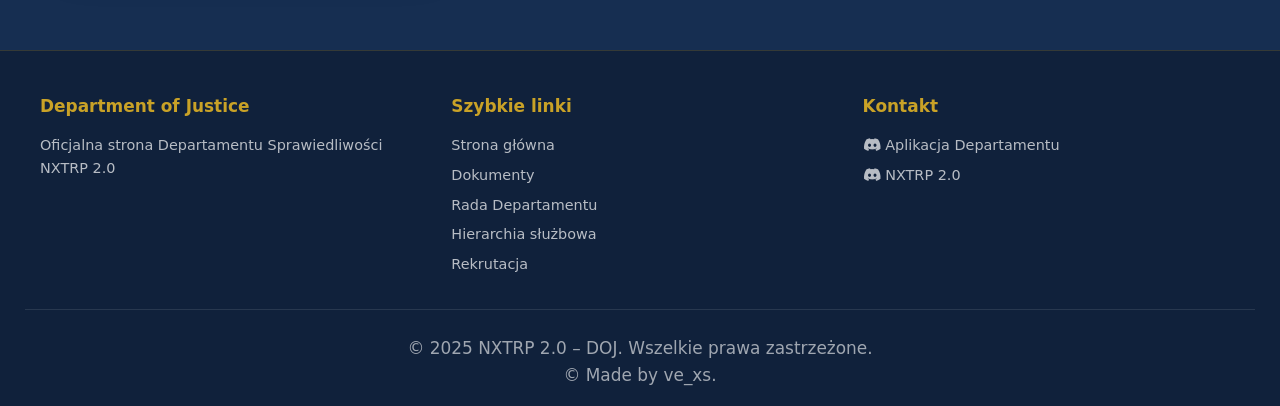
==== commit 8bdddad6: "Update index.html" ====
--- a/index.html
+++ b/index.html
@@ -214,13 +214,15 @@
 
         <div class="footer-section">
             <h4>Kontakt</h4>
-            <a href="https://discord.gg/rDNfymcqYW" target="_blank" rel="noopener noreferrer"><i class="fab fa-discord"></i> Aplikacja Departamentu </a>
+                <a href="https://discord.gg/amTdxHyAs6" target="_blank" rel="noopener noreferrer"><i class="fab fa-discord"></i> Aplikacja Departamentu </a>
                 <a href="https://discord.gg/h5h69dvCpX" target="_blank" rel="noopener noreferrer"><i class="fab fa-discord"></i>  NXTRP 2.0 </a>
         </div>
     </div>
 
     <div class="footer-bottom">
-        <p>&copy; 2025 NXTRP 2.0 – DOJ. Wszelkie prawa zastrzeżone.</p>
+        <p>&copy; 2025 NXTRP 2.0 – DOJ. Wszelkie prawa zastrzeżone.</p>       
+        <p>&copy; Made by ve_xs.</p>
+ 
     </div>
 </footer>
 
@@ -279,3 +281,4 @@
 <script src="core.js"></script>
 </body>
 </html>
+
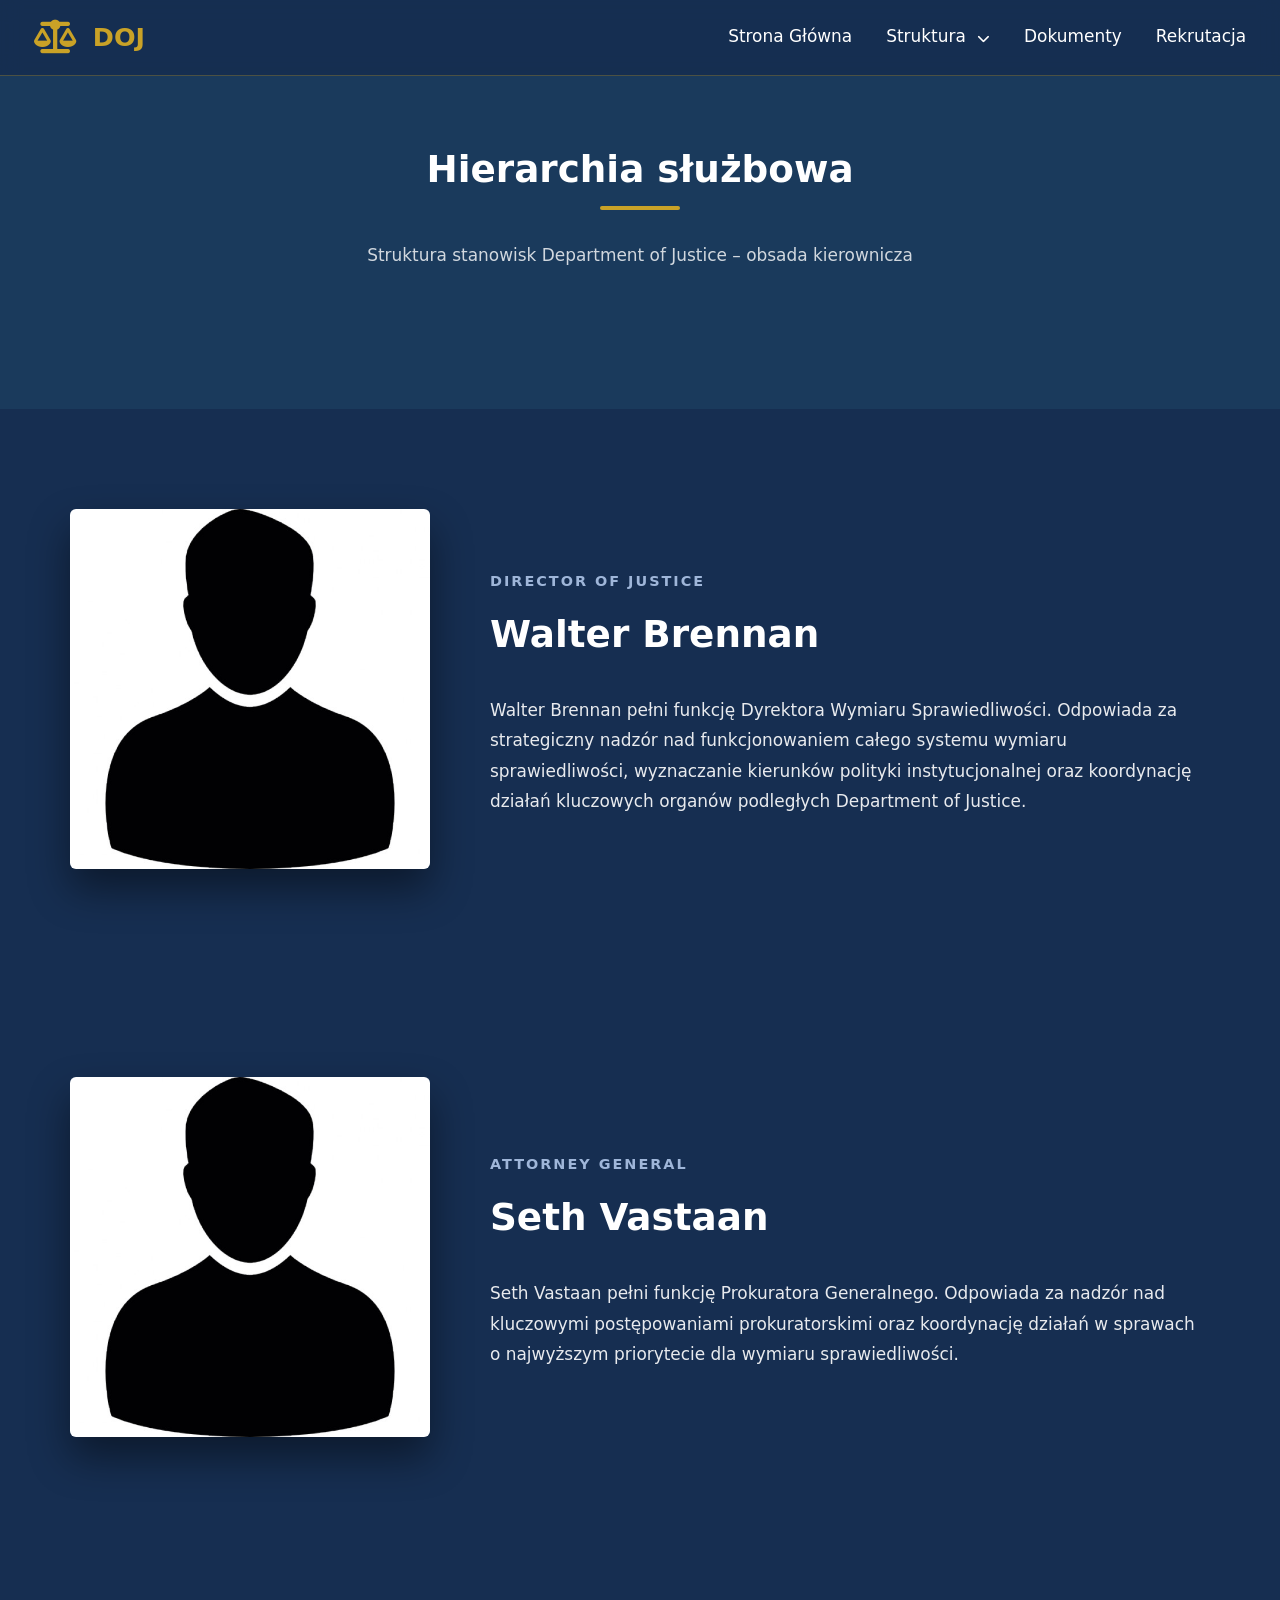
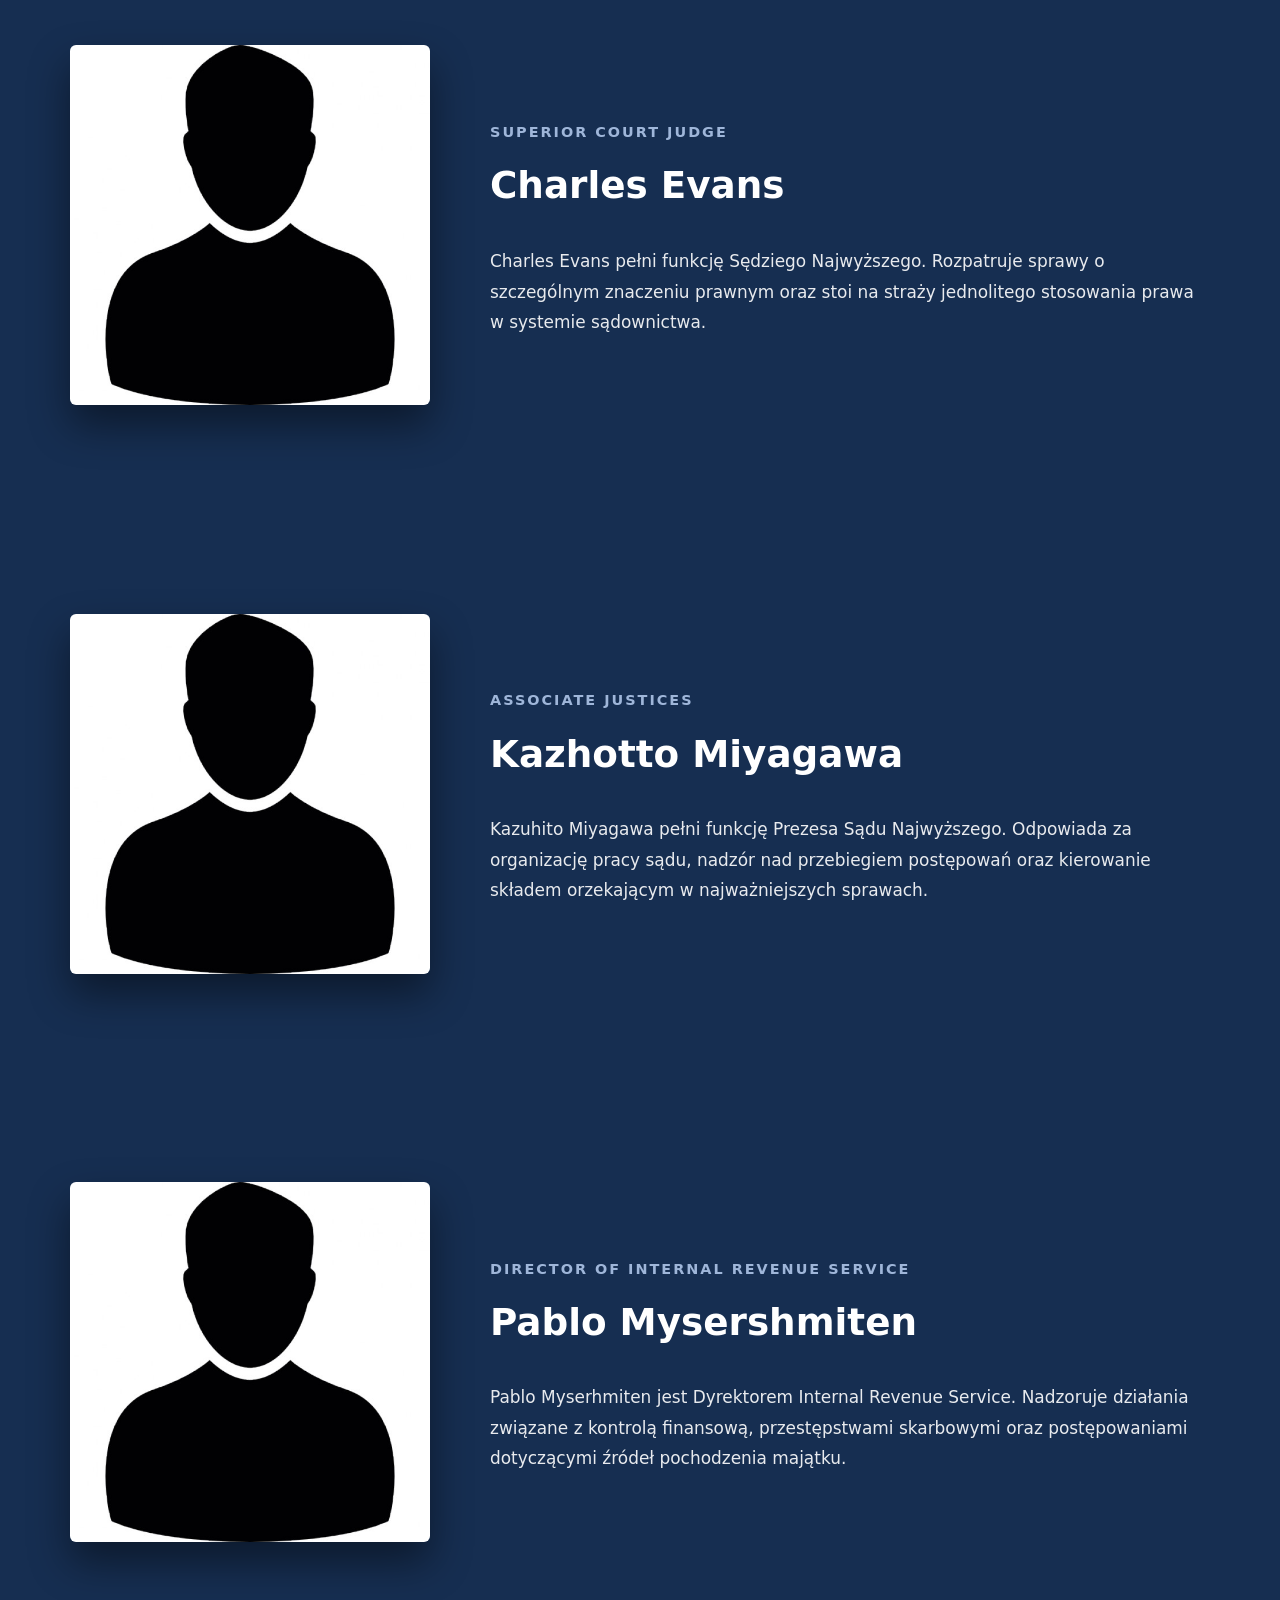
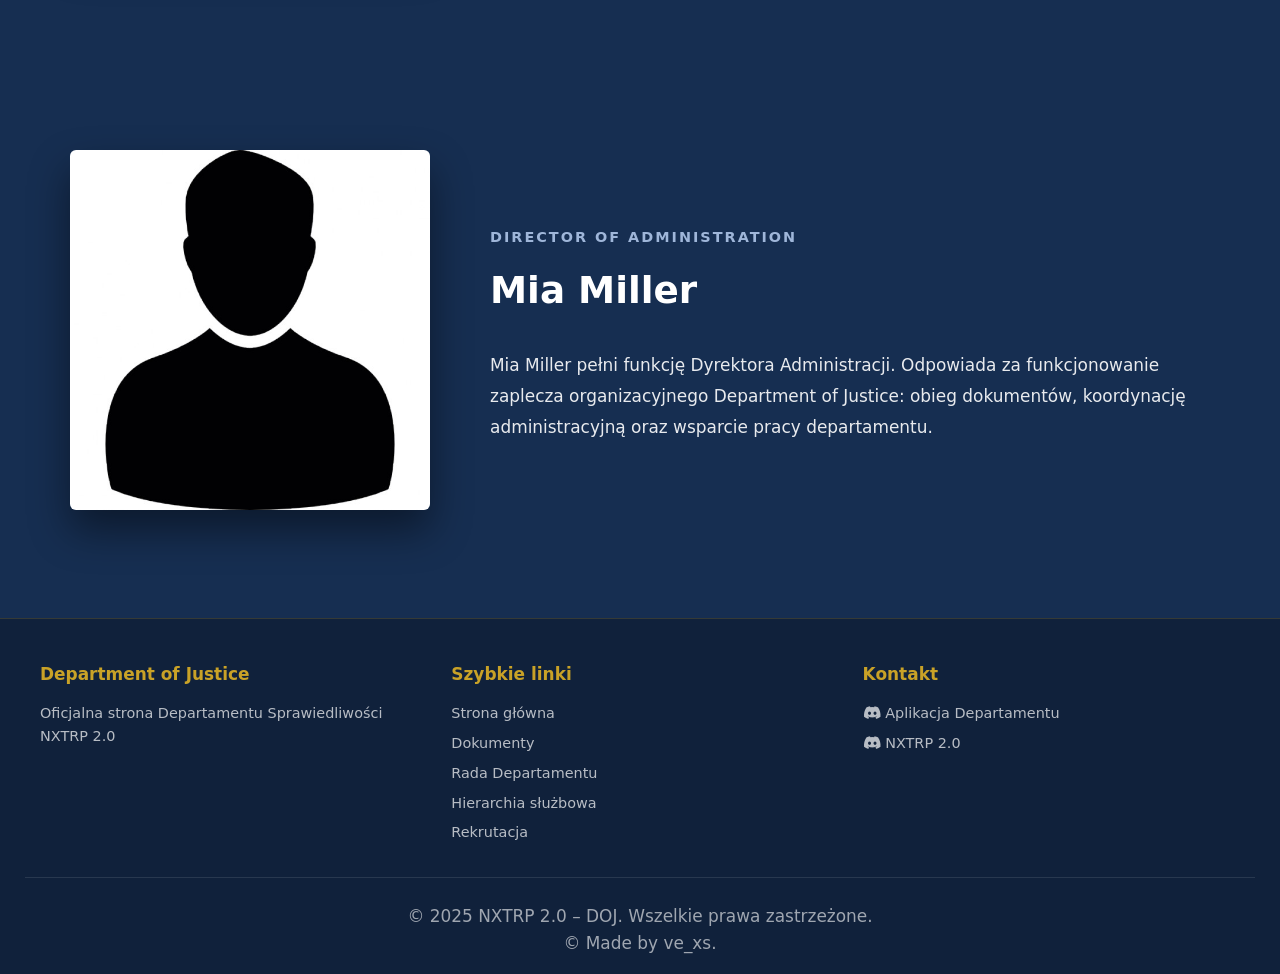
==== commit d7201954: "Update index.html" ====
--- a/index.html
+++ b/index.html
@@ -26,27 +26,39 @@
 
 <nav id="navbar" role="navigation" aria-label="Główna nawigacja">
     <div class="nav-container">
-        <a href="index.html" class="logo">
+        <a href="https://dojnxtrp.pl/" class="logo">
             <i class="fas fa-balance-scale"></i> DOJ
         </a>
 
-        <ul class="nav-links">
-            <li><a href="index.html">Strona Główna</a></li>
-
-            <li class="has-submenu">
-                <a href="#">
-                    Struktura <i class="fas fa-chevron-down"></i>
-                </a>
-                <ul class="submenu">
-                    <li><a href="rada.html">Rada Departamentu</a></li>
-                    <li><a href="hierarchy.html">Hierarchia służbowa</a></li>
-                </ul>
+  <ul class="nav-links">
+    <li>
+        <a href="https://dojnxtrp.pl/">Strona Główna</a>
+    </li>
+
+    <li class="has-submenu">
+        <a href="#">
+            Struktura <i class="fas fa-chevron-down"></i>
+        </a>
+        <ul class="submenu">
+            <li>
+                <a href="https://rada.dojnxtrp.pl/">Rada Departamentu</a>
             </li>
-
-            <li><a href="documents.html">Dokumenty</a></li>
-            <li><a href="recruitment.html">Rekrutacja</a></li>
+            <li>
+                <a href="https://hierarchia.dojnxtrp.pl/">Hierarchia służbowa</a>
+            </li>
         </ul>
-    </div>
+    </li>
+
+    <li>
+        <a href="https://dokumenty.dojnxtrp.pl/">Dokumenty</a>
+    </li>
+
+    <li>
+        <a href="https://rekrutacja.dojnxtrp.pl/">Rekrutacja</a>
+    </li>
+</ul>
+</div>
+
     
     <!-- DODAJ TEN PRZYCISK -->
     <button id="hamburger" aria-label="Menu" aria-expanded="false">
@@ -56,11 +68,11 @@
     </button>
 </nav>
 <div class="mobile-menu" id="mobileMenu" aria-hidden="true">
-    <a href="index.html">Strona Główna</a>
-    <a href="rada.html">Rada Departamentu</a>
-    <a href="hierarchy.html">Hierarchia służbowa</a>
-    <a href="documents.html">Dokumenty</a>
-    <a href="recruitment.html">Rekrutacja</a>
+<a href="https://dojnxtrp.pl/">Strona główna</a>
+<a href="https://dokumenty.dojnxtrp.pl/">Dokumenty</a>
+<a href="https://rada.dojnxtrp.pl/">Rada Departamentu</a>
+<a href="https://hierarchia.dojnxtrp.pl/">Hierarchia służbowa</a>
+<a href="https://rekrutacja.dojnxtrp.pl/">Rekrutacja</a>
 </div>
 <main id="maincontent">
 
@@ -72,9 +84,28 @@
         </div>
     </section>
 
-    <!-- =========================
-         PROSECUTION (lewa kolumna)
-         ========================= -->
+
+       <section class="doj-profile">
+        <div class="doj-profile-inner">
+
+            <div class="doj-profile-left">
+                <img src="gallanonim.png" alt="Seth Vastaan – Attorney General">
+            </div>
+
+            <div class="doj-profile-right">
+                <h4 class="doj-rank">Director of Justice</h4>
+                <h2 class="doj-name">Walter Brennan</h2>
+
+                <p>
+                    Walter Brennan pełni funkcję Dyrektora Wymiaru Sprawiedliwości. Odpowiada za strategiczny
+                    nadzór nad funkcjonowaniem całego systemu wymiaru sprawiedliwości, wyznaczanie kierunków
+                    polityki instytucjonalnej oraz koordynację działań kluczowych organów podległych
+                    Department of Justice.
+                </p>
+            </div>
+
+        </div>
+    </section>
 
     <section class="doj-profile">
         <div class="doj-profile-inner">
@@ -98,9 +129,7 @@
     </section>
 
   
-    <!-- =========================
-         COURTS (środek schematu)
-         ========================= -->
+
 
     <section class="doj-profile">
         <div class="doj-profile-inner">
@@ -142,9 +171,7 @@
         </div>
     </section>
 
-    <!-- =========================
-         IRS (prawa kolumna)
-         ========================= -->
+
 
     <section class="doj-profile">
         <div class="doj-profile-inner">
@@ -166,9 +193,7 @@
         </div>
     </section>
 
-    <!-- =========================
-         ADMIN (skrajna prawa)
-         ========================= -->
+ 
 
     <section class="doj-profile">
         <div class="doj-profile-inner">
@@ -204,11 +229,11 @@
 
        <div class="footer-section">
     <h4>Szybkie linki</h4>
-    <a href="index.html">Strona główna</a>
-    <a href="documents.html">Dokumenty</a>
-    <a href="rada.html">Rada Departamentu</a>
-    <a href="hierarchy.html">Hierarchia służbowa</a>
-    <a href="recruitment.html">Rekrutacja</a>
+<a href="https://dojnxtrp.pl/">Strona główna</a>
+<a href="https://dokumenty.dojnxtrp.pl/">Dokumenty</a>
+<a href="https://rada.dojnxtrp.pl/">Rada Departamentu</a>
+<a href="https://hierarchia.dojnxtrp.pl/">Hierarchia służbowa</a>
+<a href="https://rekrutacja.dojnxtrp.pl/">Rekrutacja</a>
 </div>
 
 
@@ -282,3 +307,6 @@
 </body>
 </html>
 
+
+
+
--- a/mobile.css
+++ b/mobile.css
@@ -31,7 +31,12 @@
     .archive-grid {
         grid-template-columns: 1fr;
     }
-}
+    .hero-badge {
+        
+       margin-top: 4vh;
+    }
+}
+
 
 
 /* =====================================================
@@ -130,11 +135,10 @@
     color: #fff !important;
 }
 
+
 /* ===== HAMBURGER BUTTON ===== */
 #hamburger {
     display: none;
-    flex-direction: column;
-    justify-content: space-around;
     width: 32px;
     height: 28px;
     background: transparent;
@@ -143,36 +147,58 @@
     padding: 0;
     z-index: 1001;
     position: relative;
-    margin-left: auto;
-}
-
+    margin-left: auto; 
+    margin-top: -5vh;
+    margin-bottom: 1vh;
+
+}
+
+/* linie */
 #hamburger span {
+    position: absolute;
+    left: 0;
     width: 100%;
     height: 3px;
     background: var(--gold, #d4af37);
     border-radius: 2px;
-    transition: all 0.3s cubic-bezier(0.68, -0.55, 0.265, 1.55);
+    transition: 0.3s ease;
     display: block;
 }
 
-/* Animacja krzyżyka */
+/* burger */
+#hamburger span:nth-child(1) {
+    top: 0;
+}
+
+#hamburger span:nth-child(2) {
+    top: 50%;
+    transform: translateY(-50%);
+}
+
+#hamburger span:nth-child(3) {
+    bottom: 0;
+}
+
+/* X */
 #hamburger.open span:nth-child(1) {
-    transform: rotate(45deg) translate(9px, 9px);
+    top: 50%;
+    transform: translateY(-50%) rotate(45deg);
 }
 
 #hamburger.open span:nth-child(2) {
     opacity: 0;
-    transform: translateX(-20px);
 }
 
 #hamburger.open span:nth-child(3) {
-    transform: rotate(-45deg) translate(9px, -9px);
+    bottom: auto;
+    top: 50%;
+    transform: translateY(-50%) rotate(-45deg);
 }
 
 /* ===== MOBILE MENU ===== */
 .mobile-menu {
     position: fixed;
-    top: 80px;
+    top: 67px;
     right: -100%;
     width: 300px;
     max-width: 85vw;
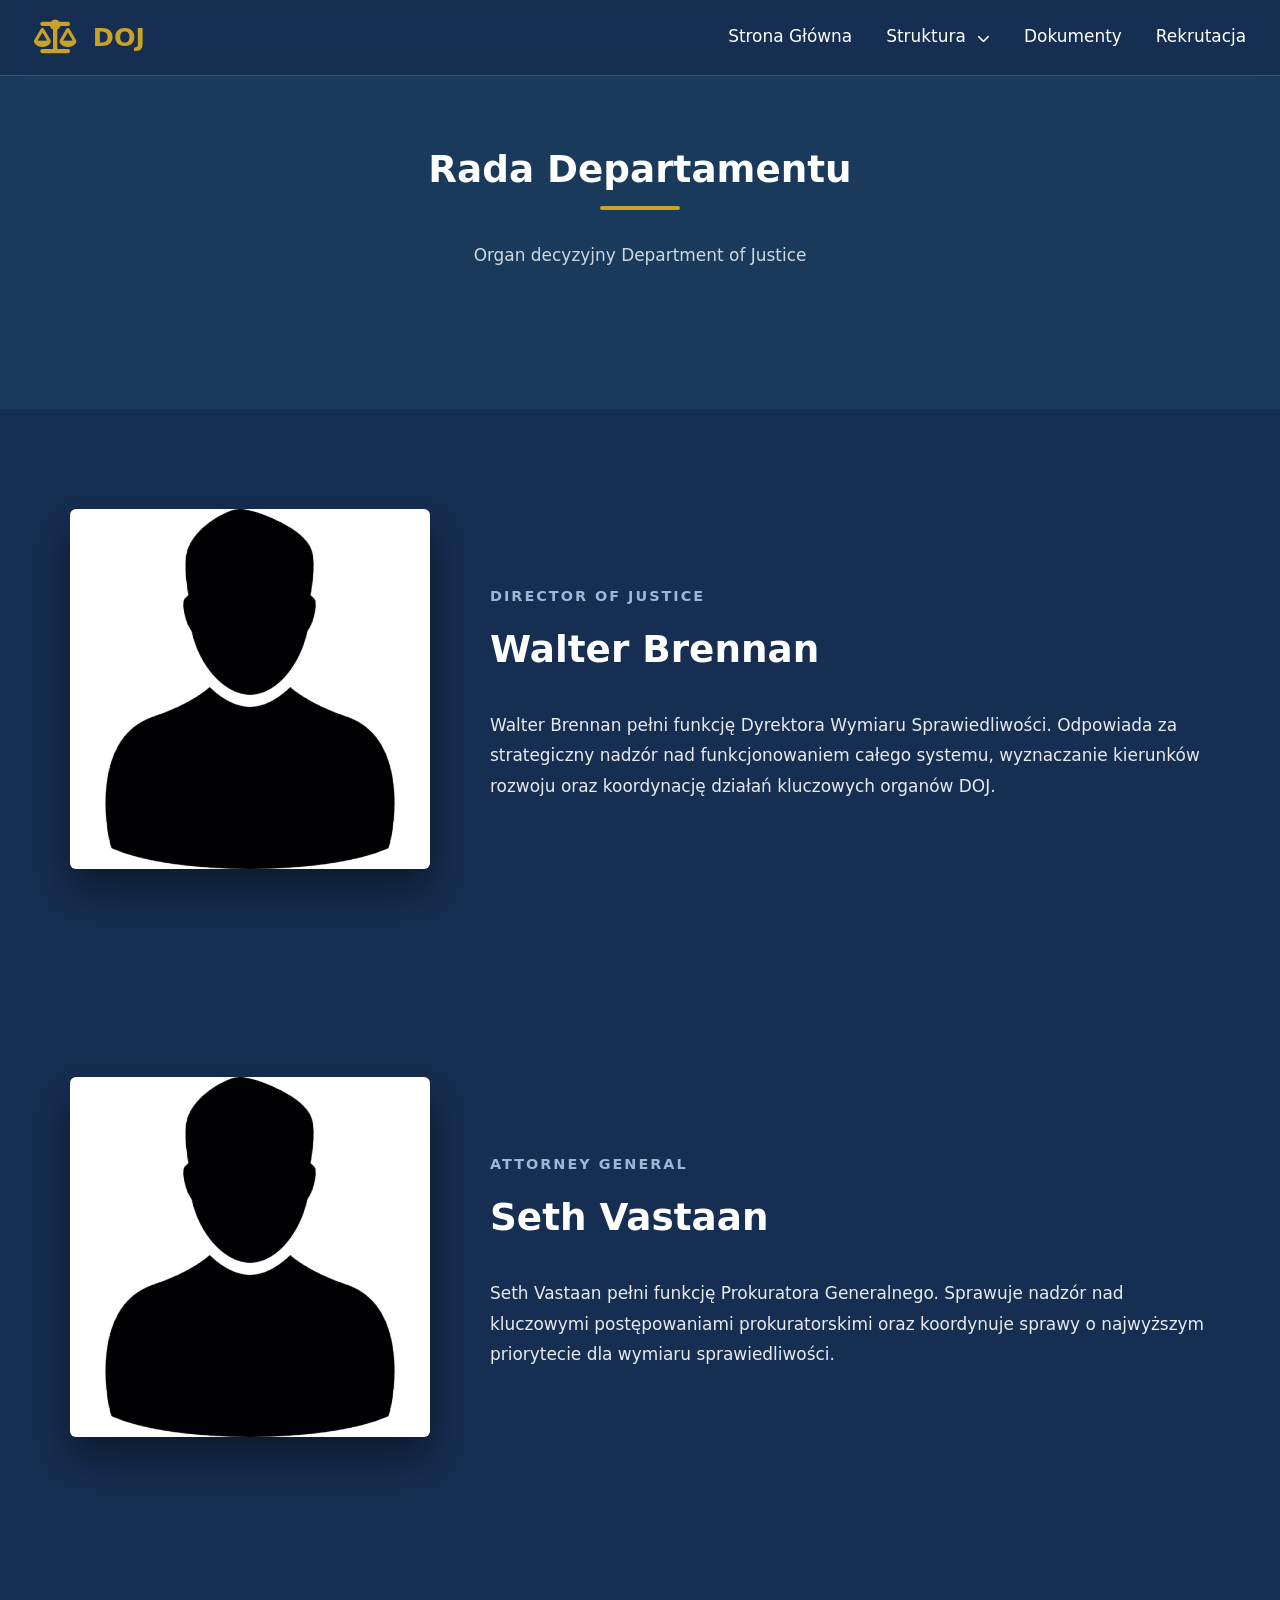
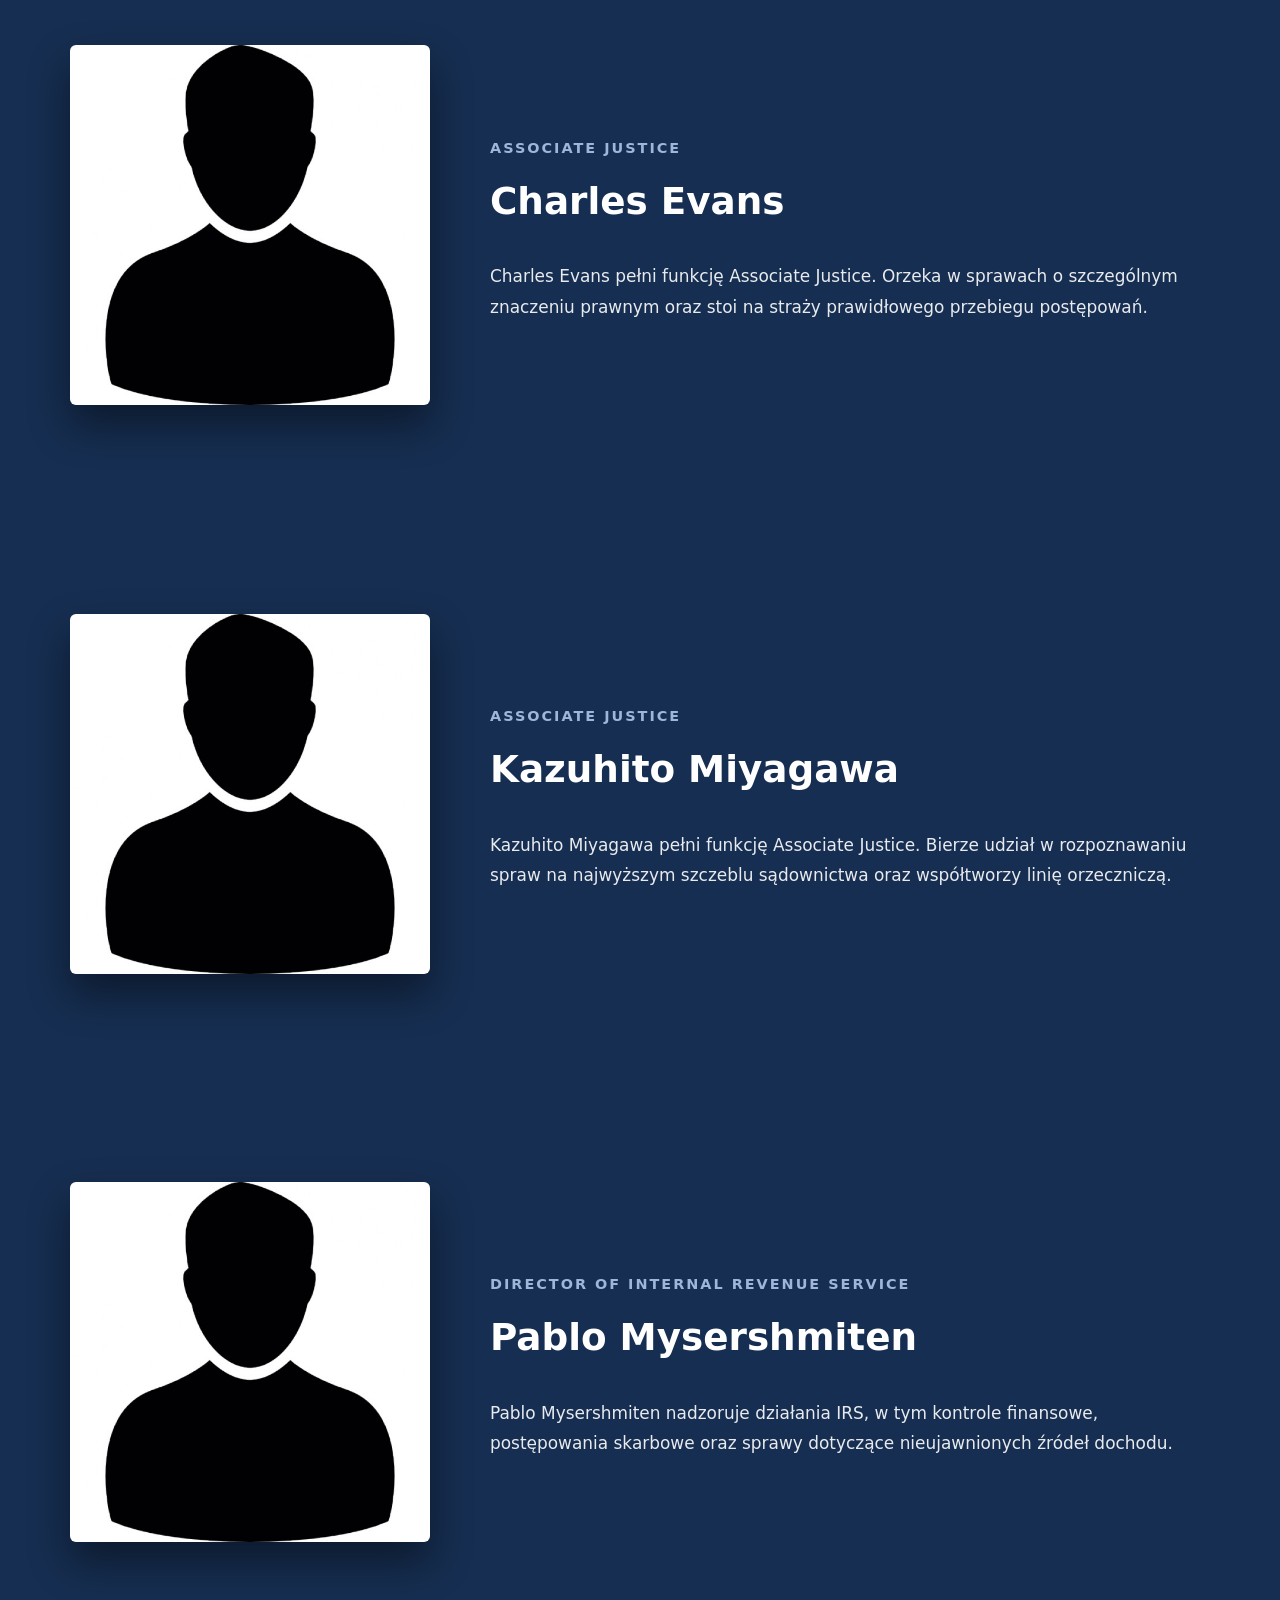
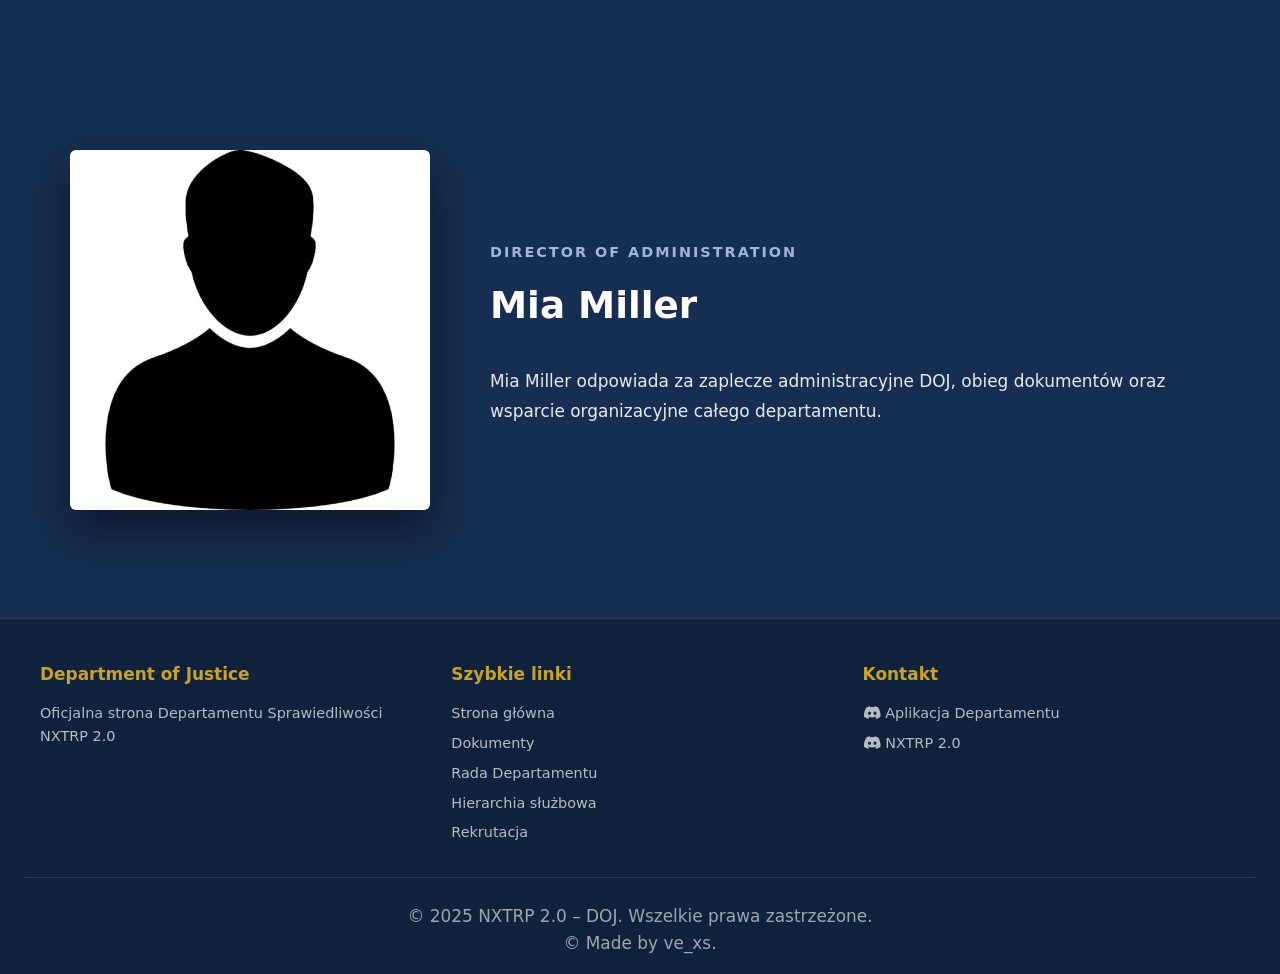
==== commit 7ccfdf2a: "Update index.html" ====
--- a/index.html
+++ b/index.html
@@ -1,11 +1,10 @@
-
 <!DOCTYPE html>
 <html lang="pl">
 <head>
     <meta charset="UTF-8">
     <meta name="viewport" content="width=device-width, initial-scale=1.0">
 
-    <title>Hierarchia służbowa | Department of Justice</title>
+    <title> Rada Departamentu | Department of Justice</title>
 
     <link href="https://cdnjs.cloudflare.com/ajax/libs/font-awesome/6.4.0/css/all.min.css" rel="stylesheet">
 
@@ -24,289 +23,231 @@
 
 <body>
 
+<!-- ================= NAVBAR ================= -->
 <nav id="navbar" role="navigation" aria-label="Główna nawigacja">
     <div class="nav-container">
         <a href="https://dojnxtrp.pl/" class="logo">
             <i class="fas fa-balance-scale"></i> DOJ
         </a>
 
-  <ul class="nav-links">
-    <li>
-        <a href="https://dojnxtrp.pl/">Strona Główna</a>
-    </li>
-
-    <li class="has-submenu">
-        <a href="#">
-            Struktura <i class="fas fa-chevron-down"></i>
-        </a>
-        <ul class="submenu">
-            <li>
-                <a href="https://rada.dojnxtrp.pl/">Rada Departamentu</a>
+        <ul class="nav-links">
+            <li><a href="https://dojnxtrp.pl/">Strona Główna</a></li>
+
+            <li class="has-submenu">
+                <a href="#">
+                    Struktura <i class="fas fa-chevron-down"></i>
+                </a>
+                <ul class="submenu">
+                    <li><a href="https://rada.dojnxtrp.pl/">Rada Departamentu</a></li>
+                    <li><a href="https://hierarchia.dojnxtrp.pl/">Hierarchia służbowa</a></li>
+
+                    <li class="submenu-divider"></li>
+
+                    <li><a href="https://prokuratura.dojnxtrp.pl/">Prokuratura</a></li>
+                    <li><a href="https://sadownictwo.dojnxtrp.pl/">Sądownictwo</a></li>
+                    <li><a href="https://adwokatura.dojnxtrp.pl/">Adwokatura</a></li>
+                    <li><a href="https://irs.dojnxtrp.pl/">Internal Revenue Service (IRS)</a></li>
+                    <li><a href="https://administracja.dojnxtrp.pl/">Administracja</a></li>
+                </ul>
             </li>
-            <li>
-                <a href="https://hierarchia.dojnxtrp.pl/">Hierarchia służbowa</a>
-            </li>
+
+            <li><a href="https://dokumenty.dojnxtrp.pl/">Dokumenty</a></li>
+            <li><a href="https://rekrutacja.dojnxtrp.pl/">Rekrutacja</a></li>
         </ul>
-    </li>
-
-    <li>
-        <a href="https://dokumenty.dojnxtrp.pl/">Dokumenty</a>
-    </li>
-
-    <li>
-        <a href="https://rekrutacja.dojnxtrp.pl/">Rekrutacja</a>
-    </li>
-</ul>
-</div>
-
-    
-    <!-- DODAJ TEN PRZYCISK -->
-    <button id="hamburger" aria-label="Menu" aria-expanded="false">
+    </div>
+
+    <button id="hamburger" class="hamburger" aria-label="Menu" aria-expanded="false">
         <span></span>
         <span></span>
         <span></span>
     </button>
 </nav>
+
+<!-- OVERLAY -->
+<div id="overlay" class="overlay"></div>
+
+<!-- ================= MOBILE MENU ================= -->
 <div class="mobile-menu" id="mobileMenu" aria-hidden="true">
-<a href="https://dojnxtrp.pl/">Strona główna</a>
-<a href="https://dokumenty.dojnxtrp.pl/">Dokumenty</a>
-<a href="https://rada.dojnxtrp.pl/">Rada Departamentu</a>
-<a href="https://hierarchia.dojnxtrp.pl/">Hierarchia służbowa</a>
-<a href="https://rekrutacja.dojnxtrp.pl/">Rekrutacja</a>
+
+    <div class="mobile-main-menu">
+        <a href="https://dojnxtrp.pl/">Strona główna</a>
+
+        <a href="#" class="mobile-open-structure">
+            Struktura <i class="fas fa-chevron-right"></i>
+        </a>
+
+        <a href="https://dokumenty.dojnxtrp.pl/">Dokumenty</a>
+        <a href="https://rekrutacja.dojnxtrp.pl/">Rekrutacja</a>
+    </div>
+
+    <div class="mobile-structure-menu">
+        <a href="#" class="mobile-back">
+            <i class="fas fa-chevron-left"></i> Wróć
+        </a>
+
+          <a href="https://rada.dojnxtrp.pl/">Rada Departamentu</a>
+        <a href="https://hierarchia.dojnxtrp.pl/">Hierarchia służbowa</a>
+        <a href="https://administracja.dojnxtrp.pl/">Administracja</a>
+        <a href="https://prokuratura.dojnxtrp.pl/">Prokuratura</a>
+        <a href="https://sadownictwo.dojnxtrp.pl/">Sądownictwo</a>
+        <a href="https://adwokatura.dojnxtrp.pl/">Adwokatura</a>
+        <a href="https://irs.dojnxtrp.pl/">Internal Revenue Service (IRS)</a>
+    </div>
+
 </div>
+
+<!-- ================= MAIN ================= -->
 <main id="maincontent">
 
-    <!-- PROFIL DOJ -->
-       <section class="page-section">
+    <section class="page-section">
         <div class="section-header fade-in">
-            <h2>Hierarchia służbowa</h2>
-            <p>Struktura stanowisk Department of Justice – obsada kierownicza</p>
-        </div>
-    </section>
-
-
-       <section class="doj-profile">
-        <div class="doj-profile-inner">
-
-            <div class="doj-profile-left">
-                <img src="gallanonim.png" alt="Seth Vastaan – Attorney General">
-            </div>
-
+            <h2>Rada Departamentu</h2>
+            <p>Organ decyzyjny Department of Justice</p>
+        </div>
+    </section>
+
+    <!-- ================= PROFILES ================= -->
+
+    <section class="doj-profile">
+        <div class="doj-profile-inner">
+            <div class="doj-profile-left">
+                <img src="gallanonim.png" alt="Walter Brennan">
+            </div>
             <div class="doj-profile-right">
                 <h4 class="doj-rank">Director of Justice</h4>
                 <h2 class="doj-name">Walter Brennan</h2>
-
                 <p>
                     Walter Brennan pełni funkcję Dyrektora Wymiaru Sprawiedliwości. Odpowiada za strategiczny
-                    nadzór nad funkcjonowaniem całego systemu wymiaru sprawiedliwości, wyznaczanie kierunków
-                    polityki instytucjonalnej oraz koordynację działań kluczowych organów podległych
-                    Department of Justice.
-                </p>
-            </div>
-
-        </div>
-    </section>
-
-    <section class="doj-profile">
-        <div class="doj-profile-inner">
-
-            <div class="doj-profile-left">
-                <img src="gallanonim.png" alt="Seth Vastaan – Attorney General">
-            </div>
-
-            <div class="doj-profile-right">
-                <h4 class="doj-rank">Attorney GENERAL</h4>
+                    nadzór nad funkcjonowaniem całego systemu, wyznaczanie kierunków rozwoju
+                    oraz koordynację działań kluczowych organów DOJ.
+                </p>
+            </div>
+        </div>
+    </section>
+
+    <section class="doj-profile">
+        <div class="doj-profile-inner">
+            <div class="doj-profile-left">
+                <img src="gallanonim.png" alt="Seth Vastaan">
+            </div>
+            <div class="doj-profile-right">
+                <h4 class="doj-rank">Attorney General</h4>
                 <h2 class="doj-name">Seth Vastaan</h2>
-
-                <p>
-                    Seth Vastaan pełni funkcję Prokuratora Generalnego. Odpowiada za nadzór nad kluczowymi
-                    postępowaniami prokuratorskimi oraz koordynację działań w sprawach o najwyższym priorytecie
-                    dla wymiaru sprawiedliwości.
-                </p>
-            </div>
-
-        </div>
-    </section>
-
-  
-
-
-    <section class="doj-profile">
-        <div class="doj-profile-inner">
-
-            <div class="doj-profile-left">
-                <img src="gallanonim.png" alt="Charles Evans – Supreme Court Justice">
-            </div>
-
-            <div class="doj-profile-right">
-                <h4 class="doj-rank">Superior COURT Judge</h4>
-                <h2 class="doj-name">Charles Evans</h2>
-
-                <p>
-                    Charles Evans pełni funkcję Sędziego Najwyższego. Rozpatruje sprawy o szczególnym znaczeniu prawnym
-                    oraz stoi na straży jednolitego stosowania prawa w systemie sądownictwa.
-                </p>
-            </div>
-
-        </div>
-    </section>
-
-    <section class="doj-profile">
-        <div class="doj-profile-inner">
-
-            <div class="doj-profile-left">
-                <img src="gallanonim.png" alt="Kazhotto Miyagawa – President of the Supreme Court">
-            </div>
-
-            <div class="doj-profile-right">
-                <h4 class="doj-rank">Associate Justices</h4>
-                <h2 class="doj-name">Kazhotto Miyagawa</h2>
-
-                <p>
-                    Kazuhito Miyagawa pełni funkcję Prezesa Sądu Najwyższego. Odpowiada za organizację pracy sądu,
-                    nadzór nad przebiegiem postępowań oraz kierowanie składem orzekającym w najważniejszych sprawach.
-                </p>
-            </div>
-
-        </div>
-    </section>
-
-
-
-    <section class="doj-profile">
-        <div class="doj-profile-inner">
-
-            <div class="doj-profile-left">
-                <img src="gallanonim.png" alt="Pablo Mysershmiten – Director of Internal Revenue Service">
-            </div>
-
-            <div class="doj-profile-right">
-                <h4 class="doj-rank">DIRECTOR OF INTERNAL REVENUE SERVICE</h4>
+                <p>
+                    Seth Vastaan pełni funkcję Prokuratora Generalnego. Sprawuje nadzór nad
+                    kluczowymi postępowaniami prokuratorskimi oraz koordynuje sprawy
+                    o najwyższym priorytecie dla wymiaru sprawiedliwości.
+                </p>
+            </div>
+        </div>
+    </section>
+
+    <section class="doj-profile">
+    <div class="doj-profile-inner">
+        <div class="doj-profile-left">
+            <img src="gallanonim.png" alt="Charles Evans">
+        </div>
+        <div class="doj-profile-right">
+            <h4 class="doj-rank">Associate Justice</h4>
+            <h2 class="doj-name">Charles Evans</h2>
+            <p>
+                Charles Evans pełni funkcję Associate Justice.
+                Orzeka w sprawach o szczególnym znaczeniu prawnym
+                oraz stoi na straży prawidłowego przebiegu postępowań.
+            </p>
+        </div>
+    </div>
+</section>
+
+<section class="doj-profile">
+    <div class="doj-profile-inner">
+        <div class="doj-profile-left">
+            <img src="gallanonim.png" alt="Kazuhito Miyagawa">
+        </div>
+        <div class="doj-profile-right">
+            <h4 class="doj-rank">Associate Justice</h4>
+            <h2 class="doj-name">Kazuhito Miyagawa</h2>
+            <p>
+                Kazuhito Miyagawa pełni funkcję Associate Justice.
+                Bierze udział w rozpoznawaniu spraw na najwyższym
+                szczeblu sądownictwa oraz współtworzy linię orzeczniczą.
+            </p>
+        </div>
+    </div>
+</section>
+
+
+    <section class="doj-profile">
+        <div class="doj-profile-inner">
+            <div class="doj-profile-left">
+                <img src="gallanonim.png" alt="Pablo Mysershmiten">
+            </div>
+            <div class="doj-profile-right">
+                <h4 class="doj-rank">Director of Internal Revenue Service</h4>
                 <h2 class="doj-name">Pablo Mysershmiten</h2>
-
-                <p>
-                    Pablo Myserhmiten jest Dyrektorem Internal Revenue Service. Nadzoruje działania związane z kontrolą
-                    finansową, przestępstwami skarbowymi oraz postępowaniami dotyczącymi źródeł pochodzenia majątku.
-                </p>
-            </div>
-
-        </div>
-    </section>
-
- 
-
-    <section class="doj-profile">
-        <div class="doj-profile-inner">
-
-            <div class="doj-profile-left">
-                <img src="gallanonim.png" alt="Mia Miller – Director of Administration">
-            </div>
-
-            <div class="doj-profile-right">
-                <h4 class="doj-rank">DIRECTOR OF ADMINISTRATION</h4>
+                <p>
+                    Pablo Mysershmiten nadzoruje działania IRS, w tym kontrole finansowe,
+                    postępowania skarbowe oraz sprawy dotyczące nieujawnionych źródeł dochodu.
+                </p>
+            </div>
+        </div>
+    </section>
+
+    <section class="doj-profile">
+        <div class="doj-profile-inner">
+            <div class="doj-profile-left">
+                <img src="gallanonim.png" alt="Mia Miller">
+            </div>
+            <div class="doj-profile-right">
+                <h4 class="doj-rank">Director of Administration</h4>
                 <h2 class="doj-name">Mia Miller</h2>
-
-                <p>
-                    Mia Miller pełni funkcję Dyrektora Administracji. Odpowiada za funkcjonowanie zaplecza organizacyjnego
-                    Department of Justice: obieg dokumentów, koordynację administracyjną oraz wsparcie pracy departamentu.
-                </p>
-            </div>
-
+                <p>
+                    Mia Miller odpowiada za zaplecze administracyjne DOJ,
+                    obieg dokumentów oraz wsparcie organizacyjne całego departamentu.
+                </p>
+            </div>
         </div>
     </section>
 
 </main>
 
+<!-- ================= FOOTER ================= -->
 <footer>
     <div class="footer-content">
+
         <div class="footer-section">
             <h4>Department of Justice</h4>
-            <p>
-                Oficjalna strona Departamentu Sprawiedliwości<br>
-                NXTRP 2.0
-            </p>
-        </div>
-
-       <div class="footer-section">
-    <h4>Szybkie linki</h4>
-<a href="https://dojnxtrp.pl/">Strona główna</a>
-<a href="https://dokumenty.dojnxtrp.pl/">Dokumenty</a>
-<a href="https://rada.dojnxtrp.pl/">Rada Departamentu</a>
-<a href="https://hierarchia.dojnxtrp.pl/">Hierarchia służbowa</a>
-<a href="https://rekrutacja.dojnxtrp.pl/">Rekrutacja</a>
-</div>
-
+            <p>Oficjalna strona Departamentu Sprawiedliwości<br>NXTRP 2.0</p>
+        </div>
+
+        <div class="footer-section">
+            <h4>Szybkie linki</h4>
+            <a href="https://dojnxtrp.pl/">Strona główna</a>
+            <a href="https://dokumenty.dojnxtrp.pl/">Dokumenty</a>
+            <a href="https://rada.dojnxtrp.pl/">Rada Departamentu</a>
+            <a href="https://hierarchia.dojnxtrp.pl/">Hierarchia służbowa</a>
+            <a href="https://rekrutacja.dojnxtrp.pl/">Rekrutacja</a>
+        </div>
 
         <div class="footer-section">
             <h4>Kontakt</h4>
-                <a href="https://discord.gg/amTdxHyAs6" target="_blank" rel="noopener noreferrer"><i class="fab fa-discord"></i> Aplikacja Departamentu </a>
-                <a href="https://discord.gg/h5h69dvCpX" target="_blank" rel="noopener noreferrer"><i class="fab fa-discord"></i>  NXTRP 2.0 </a>
-        </div>
+            <a href="https://discord.gg/amTdxHyAs6" target="_blank">
+                <i class="fab fa-discord"></i> Aplikacja Departamentu
+            </a>
+            <a href="https://discord.gg/h5h69dvCpX" target="_blank">
+                <i class="fab fa-discord"></i> NXTRP 2.0
+            </a>
+        </div>
+
     </div>
 
     <div class="footer-bottom">
-        <p>&copy; 2025 NXTRP 2.0 – DOJ. Wszelkie prawa zastrzeżone.</p>       
+        <p>&copy; 2025 NXTRP 2.0 – DOJ. Wszelkie prawa zastrzeżone.</p>
         <p>&copy; Made by ve_xs.</p>
- 
     </div>
 </footer>
-
-<script>
-    (function() {
-        const navLinks = document.querySelectorAll('.nav-links a');
-        const current = location.pathname.split('/').pop() || 'index.html';
-        navLinks.forEach(a => {
-            const href = a.getAttribute('href');
-            if (href === current) {
-                a.classList.add('active');
-                a.setAttribute('aria-current', 'page');
-            }
-        });
-
-        document.querySelectorAll('.btn-doc').forEach(btn => {
-            if (!btn.hasAttribute('aria-label')) {
-                btn.setAttribute('aria-label', btn.textContent.trim());
-            }
-        });
-
-        const hamburger = document.getElementById('hamburger');
-        const mobileMenu = document.getElementById('mobileMenu');
-        
-        if (hamburger && mobileMenu) {
-            hamburger.setAttribute('aria-expanded', 'false');
-            
-            hamburger.addEventListener('click', () => {
-                const open = mobileMenu.classList.toggle('open');
-                hamburger.classList.toggle('open', open);
-                hamburger.setAttribute('aria-expanded', String(open));
-                mobileMenu.setAttribute('aria-hidden', String(!open));
-            });
-            
-            mobileMenu.querySelectorAll('a').forEach(a => {
-                a.addEventListener('click', () => {
-                    mobileMenu.classList.remove('open');
-                    hamburger.classList.remove('open');
-                    hamburger.setAttribute('aria-expanded', 'false');
-                    mobileMenu.setAttribute('aria-hidden', 'true');
-                });
-            });
-            
-            document.addEventListener('keydown', (ev) => {
-                if (ev.key === 'Escape' && mobileMenu.classList.contains('open')) {
-                    mobileMenu.classList.remove('open');
-                    hamburger.classList.remove('open');
-                    hamburger.setAttribute('aria-expanded', 'false');
-                    mobileMenu.setAttribute('aria-hidden', 'true');
-                }
-            });
-        }
-    })();
-</script>
 
 <script src="core.js"></script>
 </body>
 </html>
 
-
-
-
--- a/base.css
+++ b/base.css
@@ -104,4 +104,51 @@
 .fade-in.visible {
     opacity: 1;
     transform: translateY(0);
+}
+
+
+/* ========== ABOUT SECTION - BROWN ========== */
+
+.about {
+    background: linear-gradient(180deg, var(--dark) 0%, var(--primary) 100%);
+}
+
+.about-grid {
+    display: grid;
+    grid-template-columns: repeat(auto-fit, minmax(280px, 1fr));
+    gap: 2rem;
+    max-width: 1200px;
+    margin: 0 auto;
+}
+
+.about-card {
+    background: rgba(42, 31, 22, .3);
+    border: 1px solid rgba(201, 162, 39, .2);
+    border-radius: 20px;
+    padding: 2rem;
+    transition: all .3s;
+}
+
+.about-card:hover {
+    transform: translateY(-10px);
+    border-color: var(--accent);
+    box-shadow: 0 20px 40px rgba(201, 162, 39, .2);
+}
+
+.about-card i {
+    font-size: 2.5rem;
+    color: var(--accent);
+    margin-bottom: 1rem;
+    display: block;
+}
+
+.about-card h3 {
+    font-size: 1.3rem;
+    margin-bottom: .8rem;
+}
+
+.about-card p {
+    color: rgba(255, 255, 255, .7);
+    line-height: 1.7;
+    font-size: .95rem;
 }
--- a/layout.css
+++ b/layout.css
@@ -16,6 +16,8 @@
     box-shadow: 0 4px 30px rgba(0, 0, 0, .5);
 }
 
+
+
 .nav-container {
     max-width: 1400px;
     margin: 0 auto;
@@ -24,6 +26,13 @@
     align-items: center;
     padding: 1rem 2rem;
 }
+.submenu-divider {
+    height: 1px;
+    background: rgba(255,255,255,0.15);
+    margin: 8px 0;
+    list-style: none;
+}
+
 
 .logo {
     display: flex;
@@ -73,84 +82,7 @@
     width: 100%;
 }
 
-/* Hamburger */
-.hamburger {
-    display: none;
-    flex-direction: column;
-    gap: 5px;
-    cursor: pointer;
-    padding: 10px;
-    background: none;
-    border: none;
-}
 
-.hamburger span {
-    width: 25px;
-    height: 3px;
-    background: var(--accent);
-    transition: all .3s;
-    display: block;
-}
-
-.hamburger.active span:nth-child(1) {
-    transform: rotate(45deg) translate(6px, 6px);
-}
-
-.hamburger.active span:nth-child(2) {
-    opacity: 0;
-}
-
-.hamburger.active span:nth-child(3) {
-    transform: rotate(-45deg) translate(6px, -6px);
-}
-
-/* Mobile menu */
-.mobile-menu {
-    position: fixed;
-    top: 0;
-    right: -100%;
-    width: 80%;
-    max-width: 350px;
-    height: 100vh;
-    background: #162e51;
-    border-left: 1px solid var(--accent);
-    z-index: 1001;
-    padding: 5rem 2rem;
-    transition: right .3s;
-}
-
-.mobile-menu.active {
-    right: 0;
-}
-
-.mobile-menu a {
-    display: block;
-    padding: .8rem 0;
-    color: var(--light);
-    text-decoration: none;
-    font-size: 1.1rem;
-    border-bottom: 1px solid rgba(255, 255, 255, .1);
-}
-
-.mobile-menu a:hover {
-    color: var(--accent);
-}
-
-/* Overlay */
-.overlay {
-    position: fixed;
-    inset: 0;
-    background: rgba(0, 0, 0, .8);
-    z-index: 1000;
-    opacity: 0;
-    visibility: hidden;
-    transition: all .3s;
-}
-
-.overlay.active {
-    opacity: 1;
-    visibility: visible;
-}
 
 /* SECTIONS */
 section {
--- a/components.css
+++ b/components.css
@@ -320,7 +320,7 @@
 }
 
 .image-wrapper img {
-    max-width: 120%;
+    max-width: 100%;
     border-radius: 14px;
 }
 
--- a/mobile.css
+++ b/mobile.css
@@ -133,6 +133,19 @@
     background: rgba(255,255,255,.12) !important;
     border: 1.5px solid rgba(255,255,255,.35) !important;
     color: #fff !important;
+}
+
+.mobile-main-menu,
+.mobile-structure-menu {
+    display: none;
+}
+
+.mobile-menu.show-main .mobile-main-menu {
+    display: block;
+}
+
+.mobile-menu.show-structure .mobile-structure-menu {
+    display: block;
 }
 
 
@@ -148,8 +161,9 @@
     z-index: 1001;
     position: relative;
     margin-left: auto; 
-    margin-top: -5vh;
+    margin-top: -5.5vh;
     margin-bottom: 1vh;
+    margin-right: 5vw;
 
 }
 
@@ -198,11 +212,11 @@
 /* ===== MOBILE MENU ===== */
 .mobile-menu {
     position: fixed;
-    top: 67px;
+    top: 62px;
     right: -100%;
     width: 300px;
     max-width: 85vw;
-    height: calc(100vh - 80px);
+    height:100vh;
     background: linear-gradient(180deg, rgba(15, 15, 15, 0.98) 0%, rgba(20, 20, 20, 0.95) 100%);
     backdrop-filter: blur(20px);
     -webkit-backdrop-filter: blur(20px);
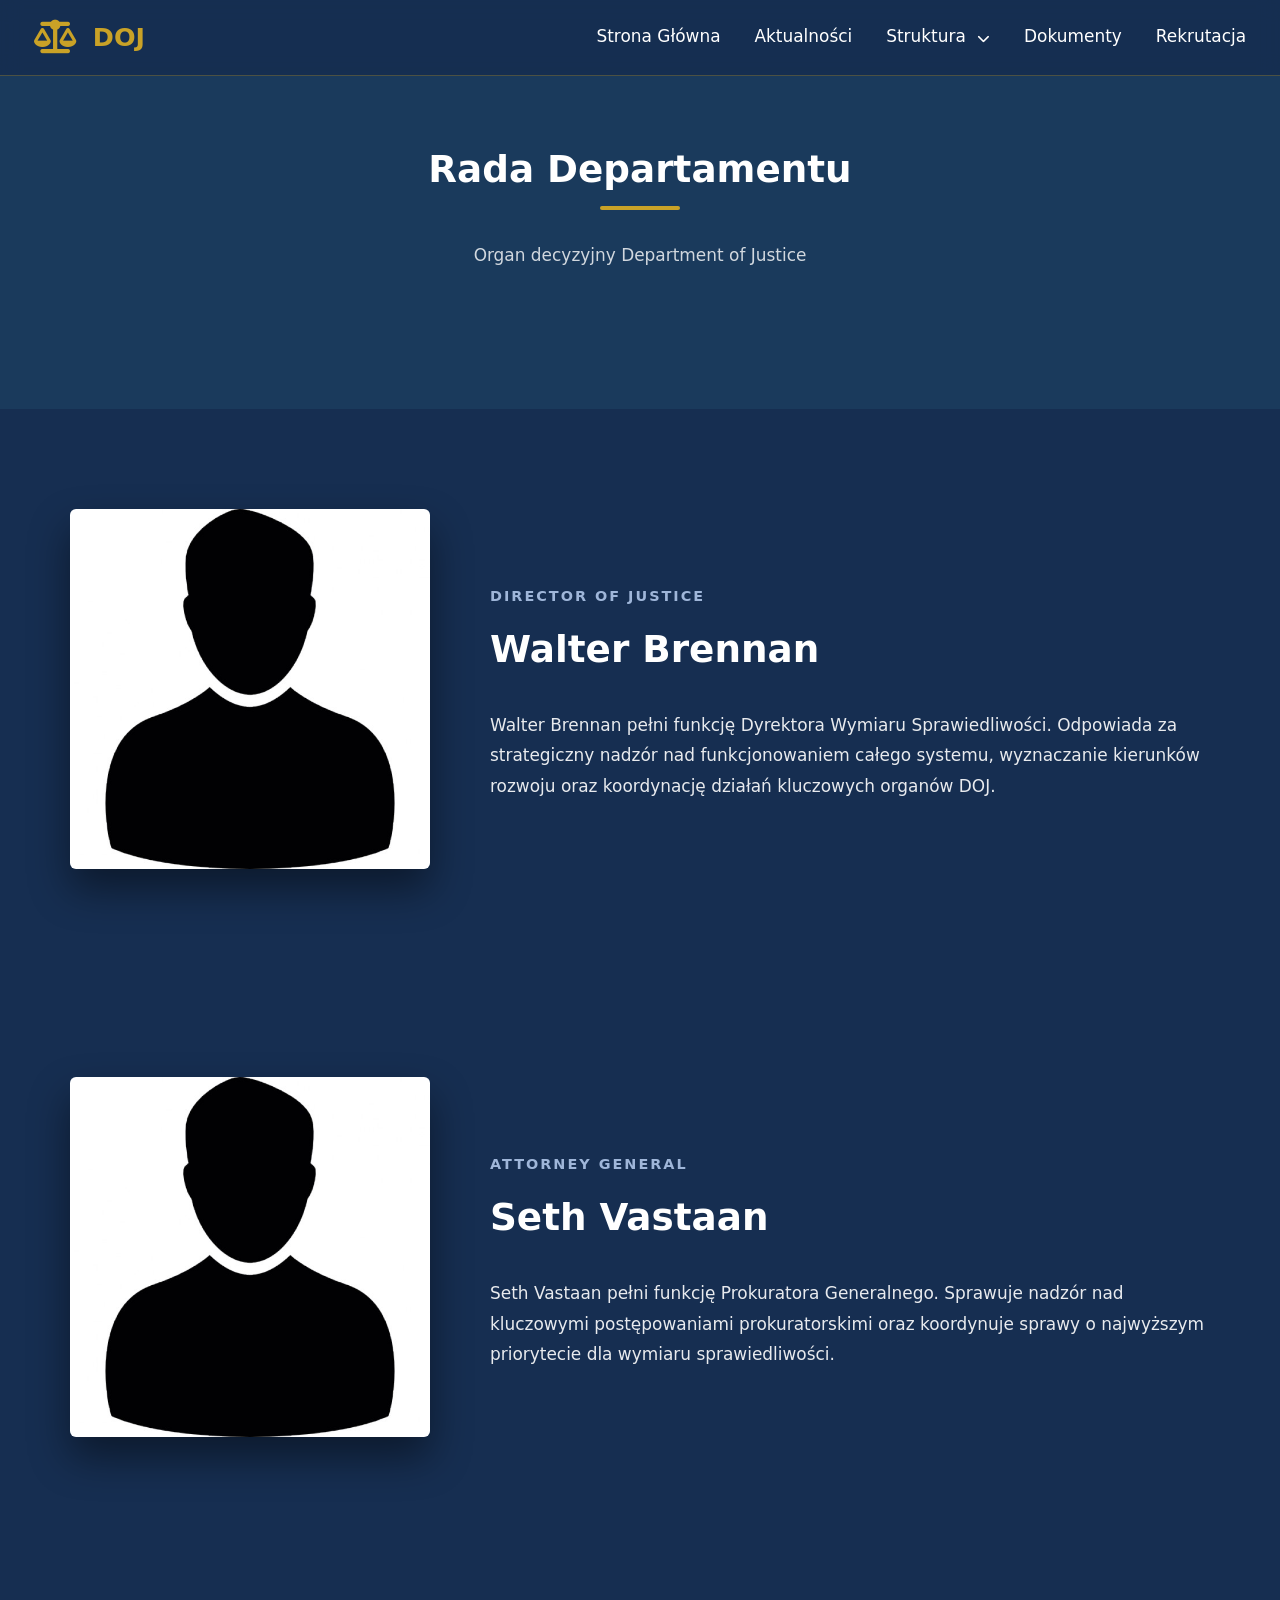
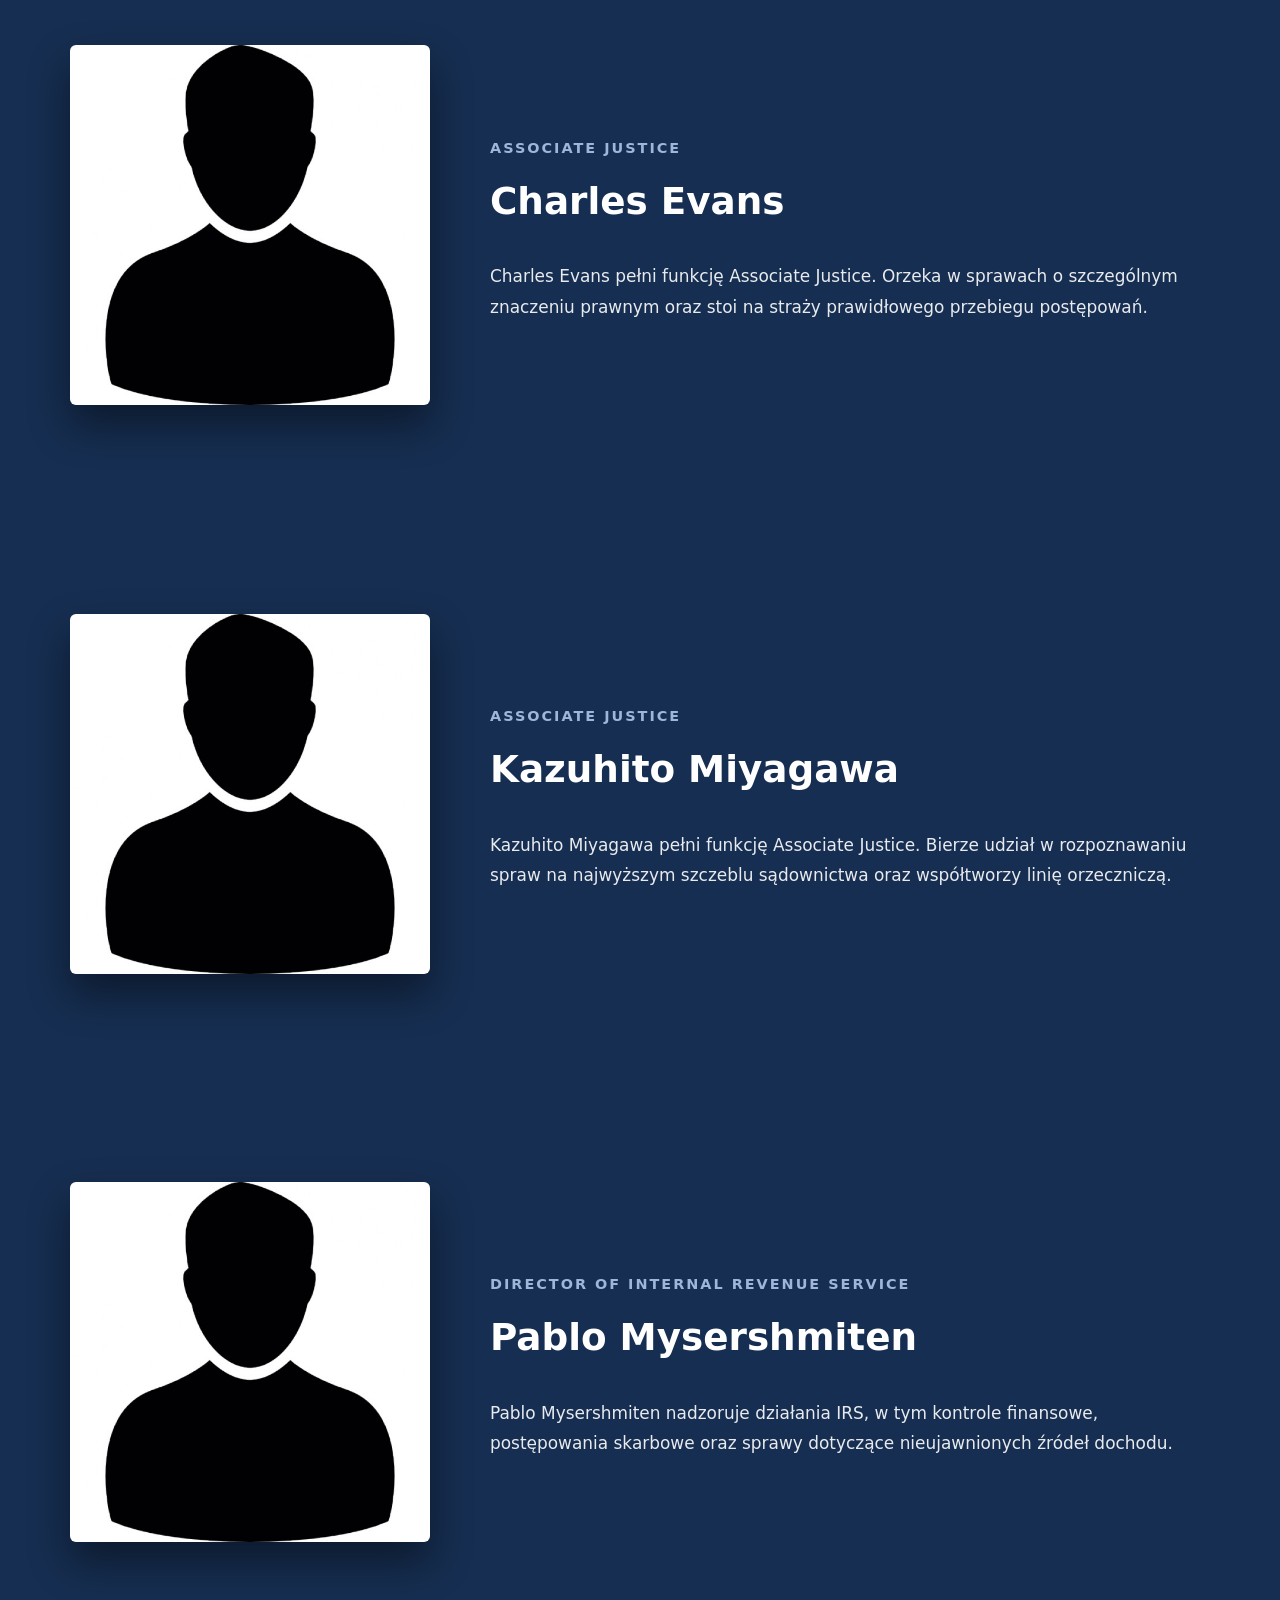
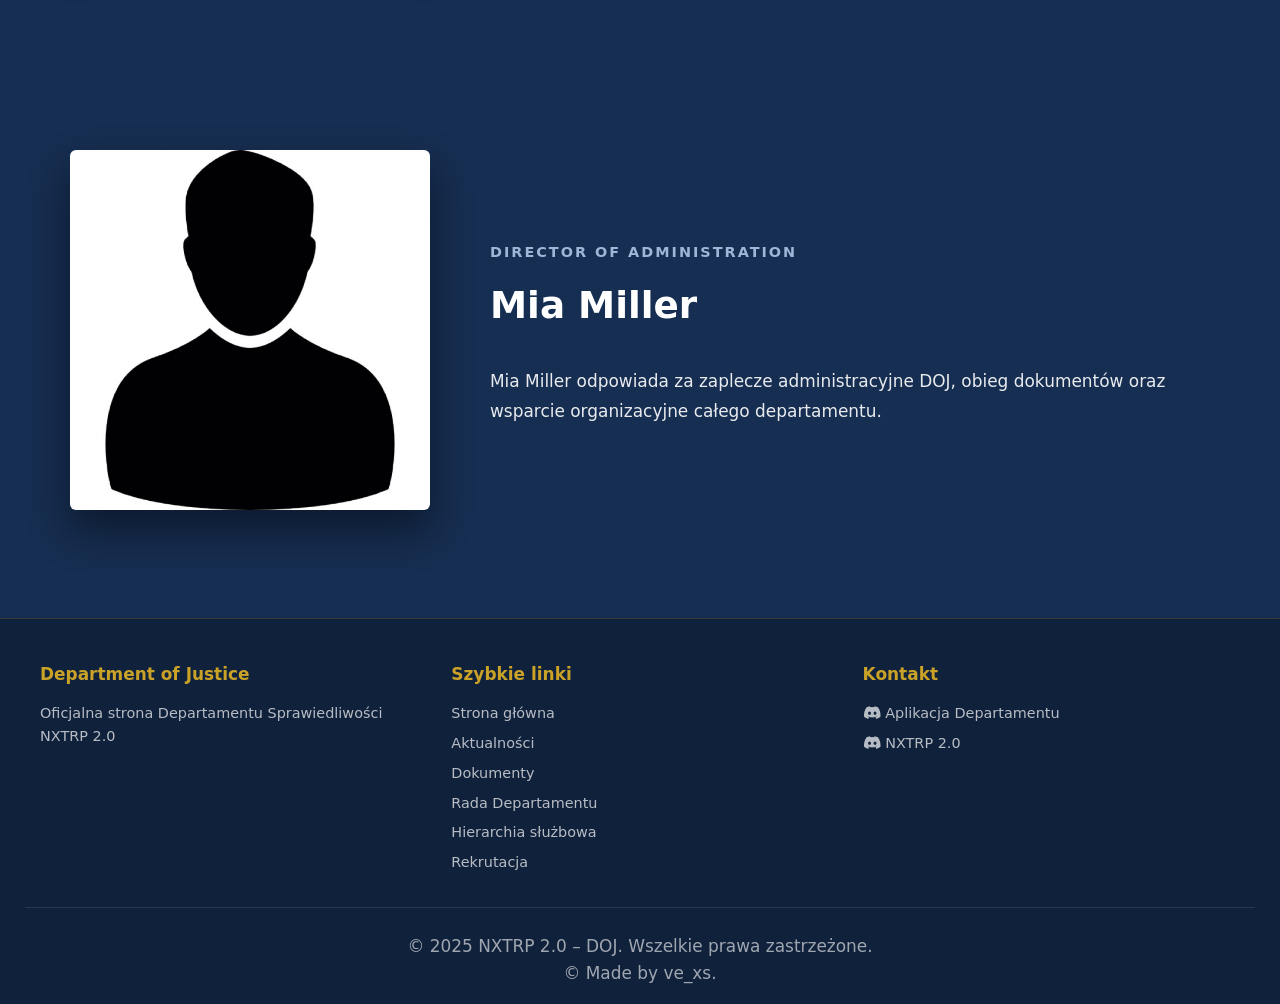
==== commit b0343e71: "Update index.html" ====
--- a/index.html
+++ b/index.html
@@ -15,8 +15,6 @@
     <link rel="stylesheet" href="footer.css">
     <link rel="stylesheet" href="mobile.css">
 
-    <!-- LOCAL -->
-    <link rel="stylesheet" href="hierarchy.css">
 
     <link rel="icon" type="image/png" href="dojlogog.png">
 </head>
@@ -32,6 +30,8 @@
 
         <ul class="nav-links">
             <li><a href="https://dojnxtrp.pl/">Strona Główna</a></li>
+            <li><a href="https://aktualnosci.dojnxtrp.pl">Aktualności</a></li>
+
 
             <li class="has-submenu">
                 <a href="#">
@@ -46,7 +46,7 @@
                     <li><a href="https://prokuratura.dojnxtrp.pl/">Prokuratura</a></li>
                     <li><a href="https://sadownictwo.dojnxtrp.pl/">Sądownictwo</a></li>
                     <li><a href="https://adwokatura.dojnxtrp.pl/">Adwokatura</a></li>
-                    <li><a href="https://irs.dojnxtrp.pl/">Internal Revenue Service (IRS)</a></li>
+                    <li><a href="https://irs.dojnxtrp.pl/">Internal Revenue Service </a></li>
                     <li><a href="https://administracja.dojnxtrp.pl/">Administracja</a></li>
                 </ul>
             </li>
@@ -71,7 +71,7 @@
 
     <div class="mobile-main-menu">
         <a href="https://dojnxtrp.pl/">Strona główna</a>
-
+        <a href="https://aktualnosci.dojnxtrp.pl">Aktualności</a>
         <a href="#" class="mobile-open-structure">
             Struktura <i class="fas fa-chevron-right"></i>
         </a>
@@ -85,13 +85,14 @@
             <i class="fas fa-chevron-left"></i> Wróć
         </a>
 
-          <a href="https://rada.dojnxtrp.pl/">Rada Departamentu</a>
+        <a href="https://rada.dojnxtrp.pl/">Rada Departamentu</a>
         <a href="https://hierarchia.dojnxtrp.pl/">Hierarchia służbowa</a>
-        <a href="https://administracja.dojnxtrp.pl/">Administracja</a>
         <a href="https://prokuratura.dojnxtrp.pl/">Prokuratura</a>
         <a href="https://sadownictwo.dojnxtrp.pl/">Sądownictwo</a>
         <a href="https://adwokatura.dojnxtrp.pl/">Adwokatura</a>
-        <a href="https://irs.dojnxtrp.pl/">Internal Revenue Service (IRS)</a>
+        <a href="https://irs.dojnxtrp.pl/">Internal Revenue Service </a>
+        <a href="https://administracja.dojnxtrp.pl/">Administracja</a>
+
     </div>
 
 </div>
@@ -223,6 +224,7 @@
         <div class="footer-section">
             <h4>Szybkie linki</h4>
             <a href="https://dojnxtrp.pl/">Strona główna</a>
+            <a href="https://aktualnosci.dojnxtrp.pl">Aktualności</a>
             <a href="https://dokumenty.dojnxtrp.pl/">Dokumenty</a>
             <a href="https://rada.dojnxtrp.pl/">Rada Departamentu</a>
             <a href="https://hierarchia.dojnxtrp.pl/">Hierarchia służbowa</a>
@@ -251,3 +253,8 @@
 </body>
 </html>
 
+
+
+
+
+
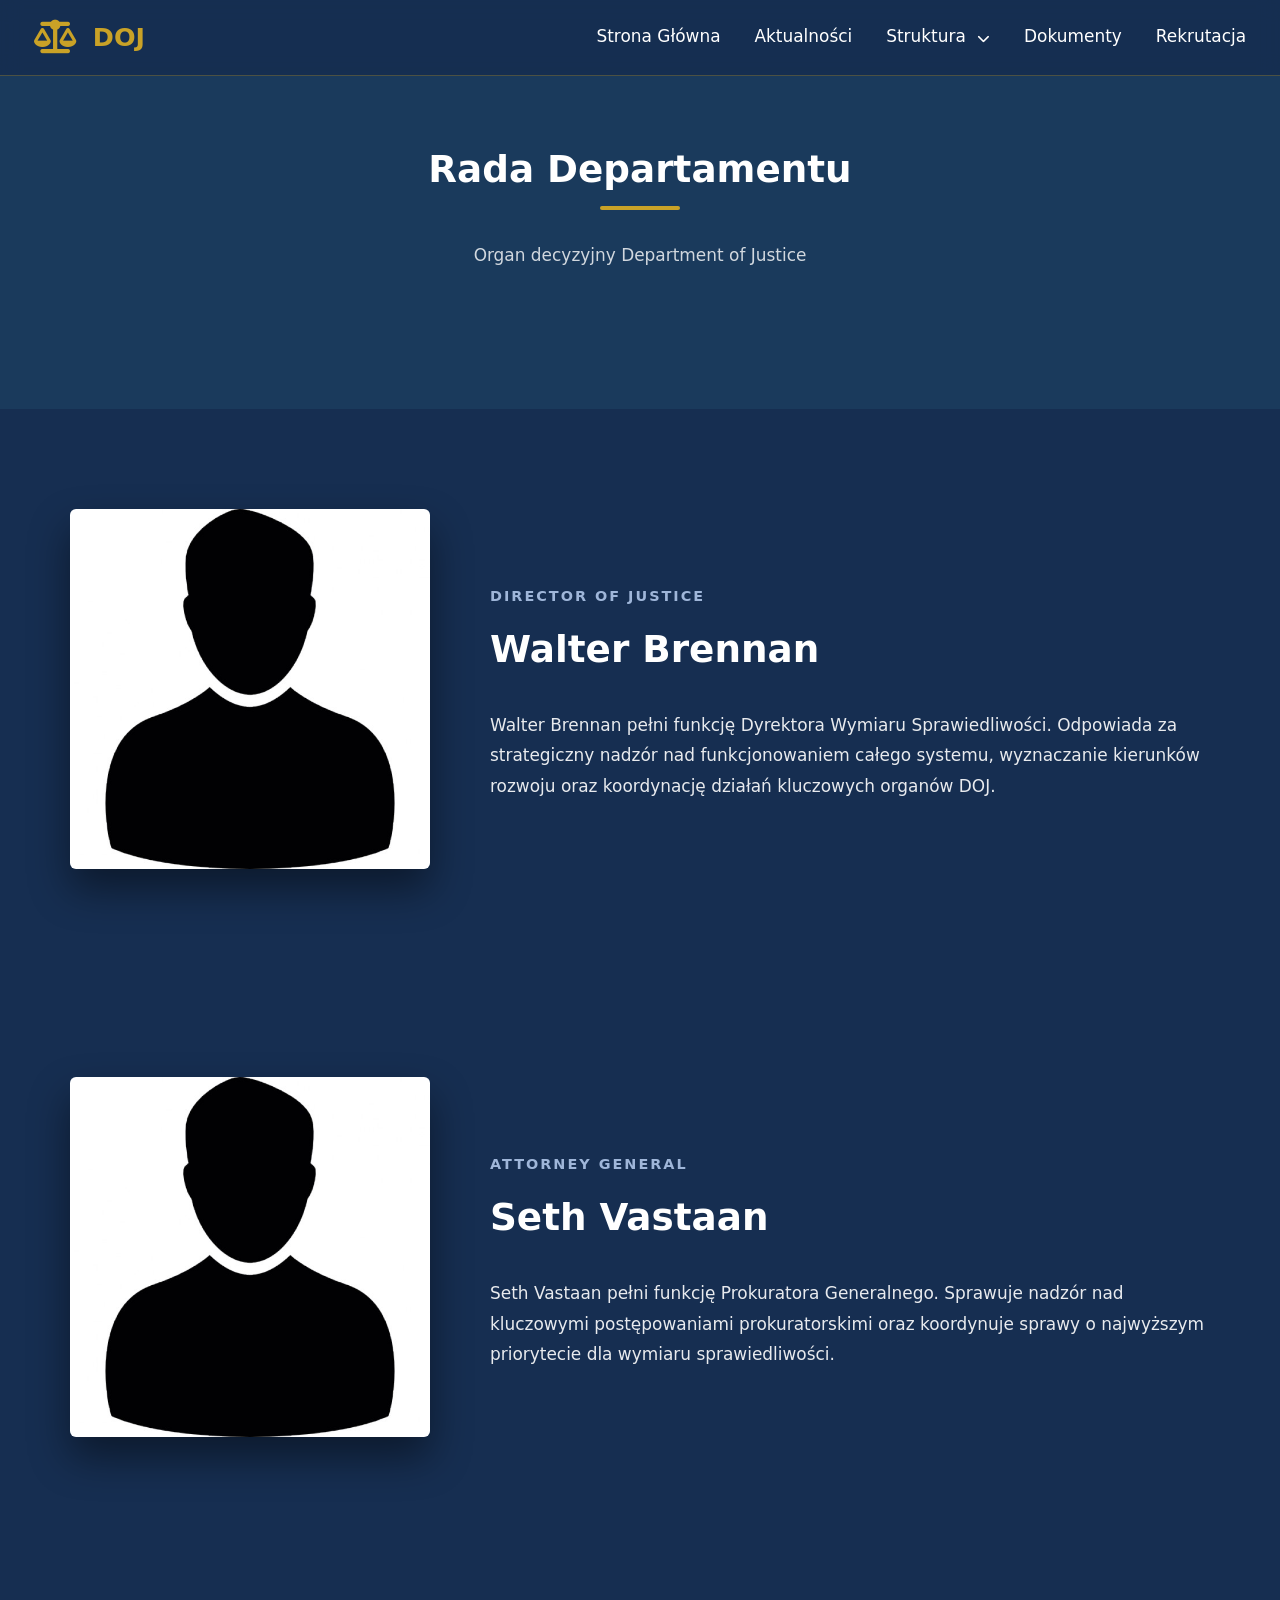
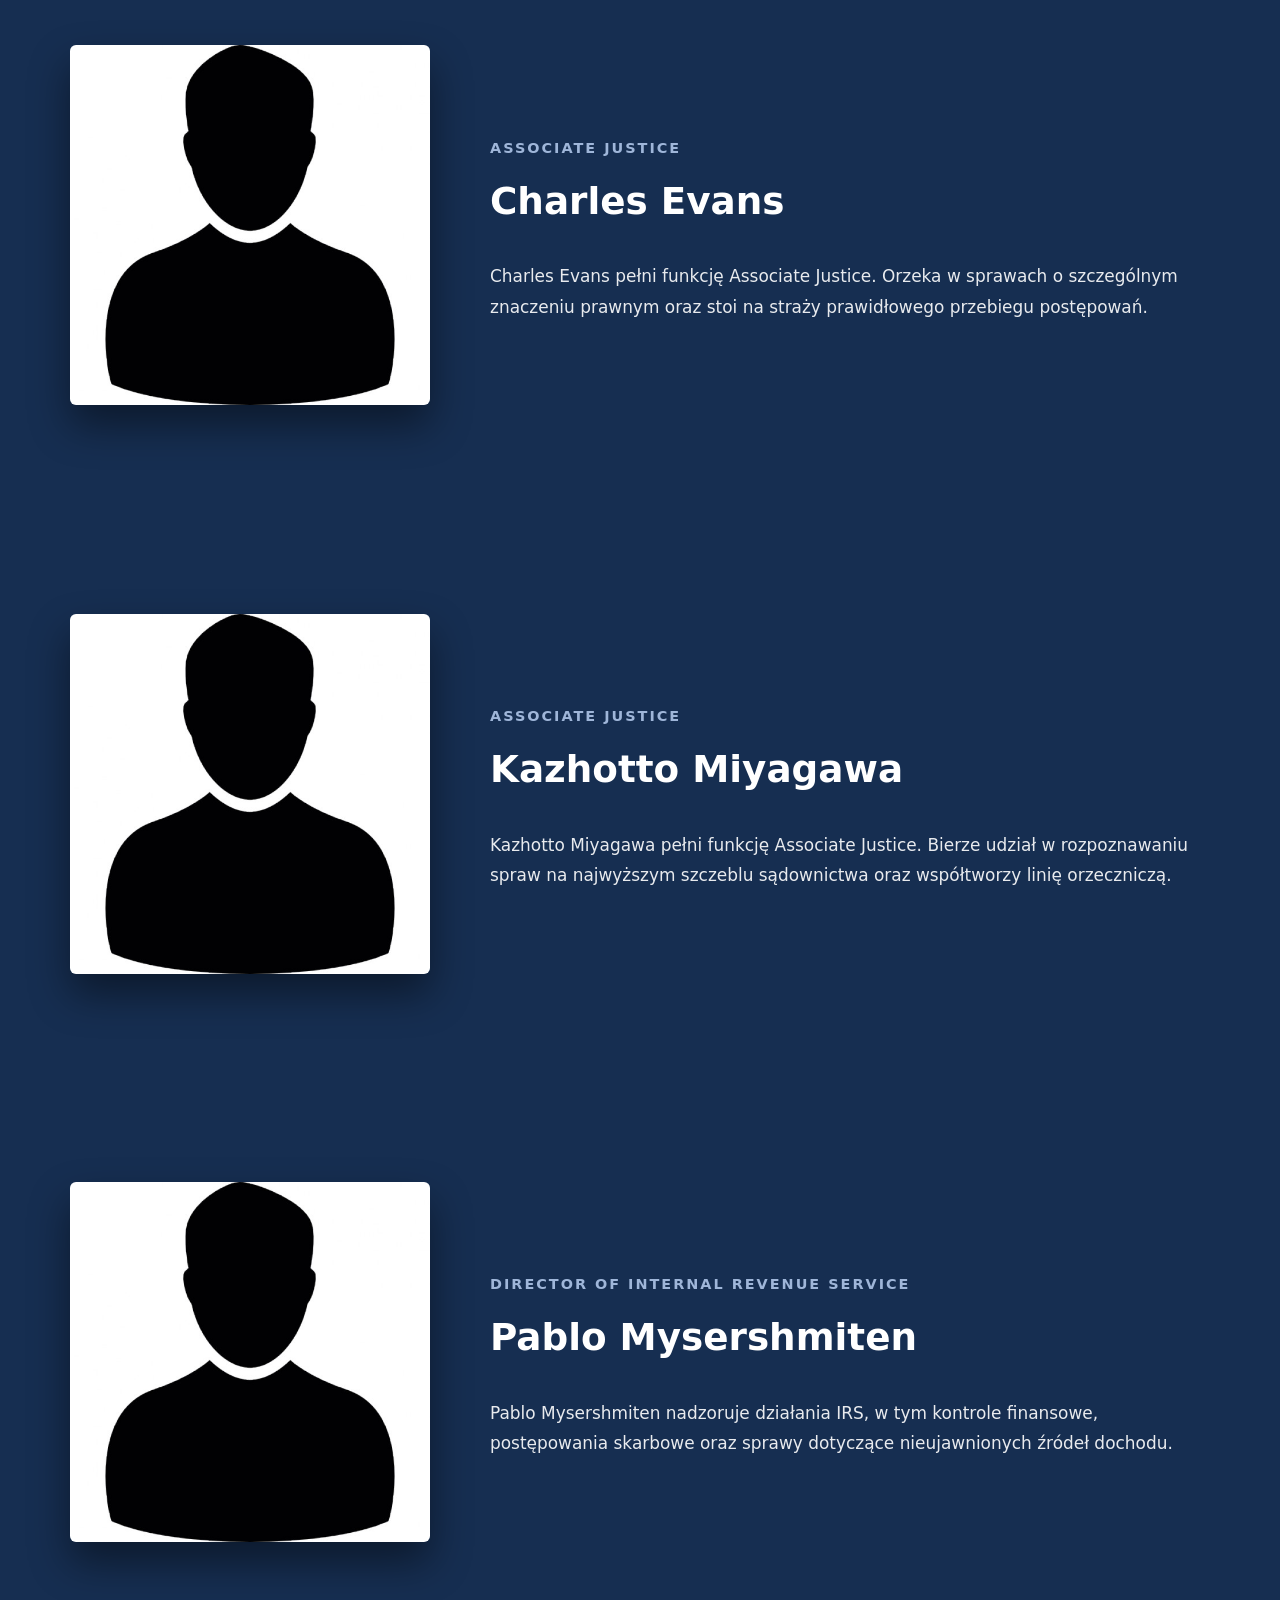
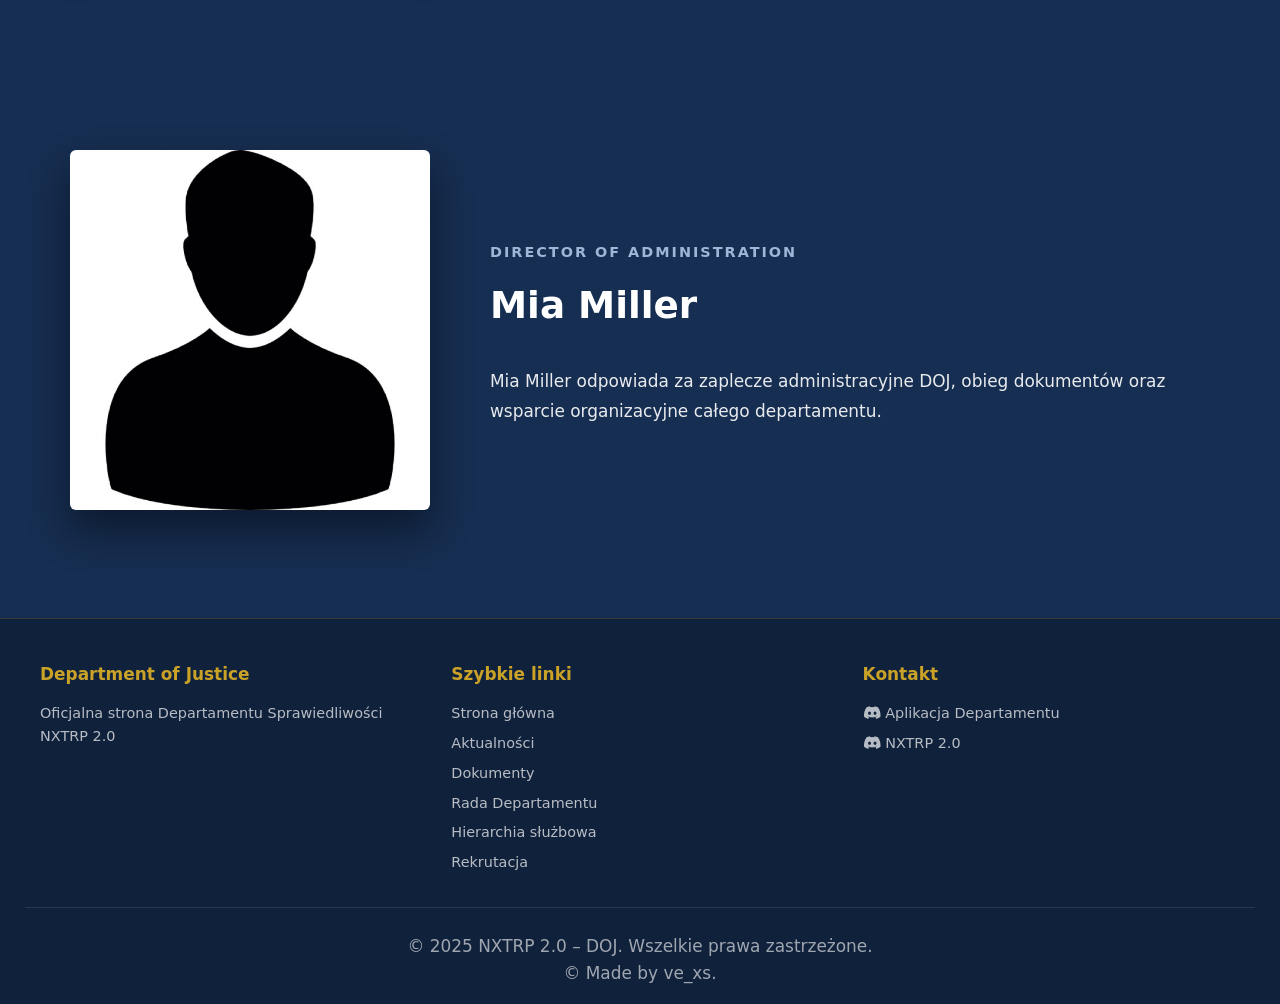
==== commit 2d7a8261: "Update index.html" ====
--- a/index.html
+++ b/index.html
@@ -21,7 +21,6 @@
 
 <body>
 
-<!-- ================= NAVBAR ================= -->
 <nav id="navbar" role="navigation" aria-label="Główna nawigacja">
     <div class="nav-container">
         <a href="https://dojnxtrp.pl/" class="logo">
@@ -63,10 +62,8 @@
     </button>
 </nav>
 
-<!-- OVERLAY -->
 <div id="overlay" class="overlay"></div>
 
-<!-- ================= MOBILE MENU ================= -->
 <div class="mobile-menu" id="mobileMenu" aria-hidden="true">
 
     <div class="mobile-main-menu">
@@ -97,7 +94,6 @@
 
 </div>
 
-<!-- ================= MAIN ================= -->
 <main id="maincontent">
 
     <section class="page-section">
@@ -107,7 +103,6 @@
         </div>
     </section>
 
-    <!-- ================= PROFILES ================= -->
 
     <section class="doj-profile">
         <div class="doj-profile-inner">
@@ -167,9 +162,9 @@
         </div>
         <div class="doj-profile-right">
             <h4 class="doj-rank">Associate Justice</h4>
-            <h2 class="doj-name">Kazuhito Miyagawa</h2>
+            <h2 class="doj-name">Kazhotto Miyagawa</h2>
             <p>
-                Kazuhito Miyagawa pełni funkcję Associate Justice.
+                Kazhotto Miyagawa pełni funkcję Associate Justice.
                 Bierze udział w rozpoznawaniu spraw na najwyższym
                 szczeblu sądownictwa oraz współtworzy linię orzeczniczą.
             </p>
@@ -212,7 +207,6 @@
 
 </main>
 
-<!-- ================= FOOTER ================= -->
 <footer>
     <div class="footer-content">
 
@@ -258,3 +252,6 @@
 
 
 
+
+
+
--- a/layout.css
+++ b/layout.css
@@ -1,4 +1,3 @@
-/* ========== NAVBAR - GRANATOWA PALETA ========== */
 
 nav {
     position: fixed;
@@ -84,7 +83,6 @@
 
 
 
-/* SECTIONS */
 section {
     padding: 5rem 1.5rem;
 }
@@ -118,4 +116,5 @@
     color: rgba(255, 255, 255, .8);
     max-width: 600px;
     margin: 1.5rem auto 0;
-}+
+}
--- a/components.css
+++ b/components.css
@@ -1,4 +1,3 @@
-/* ========== DOJ – PALETA ========== */
 
 :root {
     --primary: #1a3a5c;
@@ -22,7 +21,6 @@
     line-height: 1.6;
 }
 
-/* ========== BUTTONS – STYL BAZOWY (BEZ ZMIAN) ========== */
 
 .btn {
     padding: .9rem 1.8rem;
@@ -54,7 +52,6 @@
     font-size: .85rem;
 }
 
-/* przycisk dokumentów – styl bazowy */
 .btn-doc {
     background: rgba(255,255,255,.12);
     color: var(--light);
@@ -62,7 +59,6 @@
     backdrop-filter: blur(10px);
 }
 
-/* ========== HERO – LAYOUT (BEZ ZMIAN STYLU) ========== */
 
 .hero-buttons {
     display: flex;
@@ -77,7 +73,6 @@
     margin: 0;
 }
 
-/* mobile hero */
 @media (max-width: 600px) {
     .hero-buttons {
         flex-direction: column;
@@ -89,7 +84,6 @@
     }
 }
 
-/* ========== GRID DOKUMENTÓW ========== */
 
 .docs-grid {
     display: grid;
@@ -98,7 +92,6 @@
     align-items: stretch;
 }
 
-/* ========== KARTA DOKUMENTU ========== */
 
 .doc-card {
     background: linear-gradient(145deg, rgba(22,46,81,.95), rgba(15,31,56,.98));
@@ -115,7 +108,6 @@
     margin-bottom: 1.2rem;
 }
 
-/* stopka zawsze na dole */
 .doc-footer {
     margin-top: auto;
     display: flex;
@@ -124,7 +116,6 @@
     gap: 1rem;
 }
 
-/* ========== HOVER – TYLKO DOKUMENTY, BEZ WPŁYWU NA KARTY ========== */
 
 .doc-card .btn-doc {
     transition:
@@ -141,13 +132,11 @@
     box-shadow: 0 6px 16px rgba(201, 162, 39, 0.35);
 }
 
-/* zabezpieczenie – dokumenty nie wpływają na hero */
 .doc-card .btn {
     flex: 0 0 auto;
     width: auto;
 }
 
-/* ========== TYPOGRAFIA ========== */
 
 h1 { font-size: 2.25rem; }
 h2 { font-size: 1.75rem; }
@@ -159,23 +148,19 @@
 }
 
 
-/* =====================================================
-   DOKUMENTY – NOWY WYGLĄD KART (JAK NA 2. ZDJĘCIU)
-   ===================================================== */
+
 
 .documents {
     background: #1f3f63;
     padding: 4rem 1rem;
 }
 
-/* GRID */
 .documents .docs-grid {
     display: grid;
     grid-template-columns: repeat(auto-fit, minmax(280px, 1fr));
     gap: 2rem;
 }
 
-/* KARTA */
 .documents .doc-card {
     background: linear-gradient(
         180deg,
@@ -194,14 +179,12 @@
     transition: transform .35s ease, box-shadow .35s ease, border-color .35s ease;
 }
 
-/* hover KARTY (nie przycisku!) */
 .documents .doc-card:hover {
     transform: translateY(-6px);
     border-color: var(--accent);
     box-shadow: 0 25px 60px rgba(0,0,0,.45);
 }
 
-/* HEADER */
 .documents .doc-header {
     display: flex;
     align-items: flex-start;
@@ -209,13 +192,11 @@
     margin-bottom: 1.2rem;
 }
 
-/* IKONA */
 .documents .doc-icon i {
     color: var(--accent);
     font-size: 1.8rem;
 }
 
-/* TYTUŁ */
 .documents .doc-info h3 {
     font-size: 1.2rem;
     line-height: 1.35;
@@ -223,13 +204,11 @@
     color: #ffffff;
 }
 
-/* WERSJA */
 .documents .doc-info span {
     font-size: .85rem;
     opacity: .75;
 }
 
-/* OPIS – KRÓTSZY (… jak na screenie) */
 .documents .doc-card p {
     font-size: .95rem;
     color: rgba(255,255,255,.85);
@@ -241,7 +220,6 @@
     overflow: hidden;
 }
 
-/* STOPKA */
 .documents .doc-footer {
     margin-top: auto;
     display: flex;
@@ -249,20 +227,17 @@
     align-items: center;
 }
 
-/* DATA */
 .documents .doc-meta {
     font-size: .85rem;
     opacity: .8;
 }
 
-/* PRZYCISK – TEN SAM CO WCZEŚNIEJ */
 .documents .btn-doc {
     background: rgba(255,255,255,.12);
     border: 1.5px solid rgba(255,255,255,.35);
     color: #fff;
 }
 
-/* SUBMENU DOJ */
 
 .nav-links li {
     position: relative;
@@ -324,9 +299,7 @@
     border-radius: 14px;
 }
 
-/* ================================
-   DOJ – HIERARCHY PROFILE
-   ================================ */
+
 
 .doj-profile {
     background-color: #162e51;
@@ -344,7 +317,6 @@
     align-items: center;
 }
 
-/* LEWA STRONA – ZDJĘCIE */
 .doj-profile-left img {
     width: 360px;
     height: auto;
@@ -352,7 +324,6 @@
     box-shadow: 0 20px 40px rgba(0, 0, 0, 0.45);
 }
 
-/* PRAWA STRONA – TEKST */
 .doj-profile-right {
     flex: 1;
 }
@@ -380,7 +351,6 @@
     max-width: 720px;
 }
 
-/* RESPONSYWNOŚĆ */
 @media (max-width: 900px) {
     .doj-profile-inner {
         flex-direction: column;
@@ -391,3 +361,5 @@
         width: 260px;
     }
 }
+
+
--- a/mobile.css
+++ b/mobile.css
@@ -1,4 +1,3 @@
-/* ========== MOBILE / RESPONSIVE ========== */
 
 @media(max-width: 768px) {
 
@@ -39,10 +38,7 @@
 
 
 
-/* =====================================================
-   DOKUMENTY – WYGLĄD JAK NA 2. ZDJĘCIU (FORCE OVERRIDE)
-   Wklej na sam koniec OSTATNIEGO CSS (np. mobile.css)
-   ===================================================== */
+
 
 .documents {
     background: #1f3f63 !important;
@@ -149,7 +145,6 @@
 }
 
 
-/* ===== HAMBURGER BUTTON ===== */
 #hamburger {
     display: none;
     width: 32px;
@@ -167,7 +162,6 @@
 
 }
 
-/* linie */
 #hamburger span {
     position: absolute;
     left: 0;
@@ -179,7 +173,6 @@
     display: block;
 }
 
-/* burger */
 #hamburger span:nth-child(1) {
     top: 0;
 }
@@ -193,7 +186,6 @@
     bottom: 0;
 }
 
-/* X */
 #hamburger.open span:nth-child(1) {
     top: 50%;
     transform: translateY(-50%) rotate(45deg);
@@ -209,7 +201,6 @@
     transform: translateY(-50%) rotate(-45deg);
 }
 
-/* ===== MOBILE MENU ===== */
 .mobile-menu {
     position: fixed;
     top: 62px;
@@ -272,7 +263,6 @@
     border-top: 1px solid rgba(255, 255, 255, 0.05);
 }
 
-/* ===== OVERLAY ===== */
 .overlay {
     position: fixed;
     top: 0;
@@ -292,7 +282,6 @@
     visibility: visible;
 }
 
-/* ===== RESPONSIVE ===== */
 @media (max-width: 968px) {
     #hamburger {
         display: flex;
@@ -316,13 +305,12 @@
     }
 }
 
-/* Smooth scroll dla mobile */
 .mobile-menu {
     scroll-behavior: smooth;
     -webkit-overflow-scrolling: touch;
 }
 
-/* Disable scroll na body gdy menu otwarte */
 body.menu-open {
     overflow: hidden;
-}+
+}
